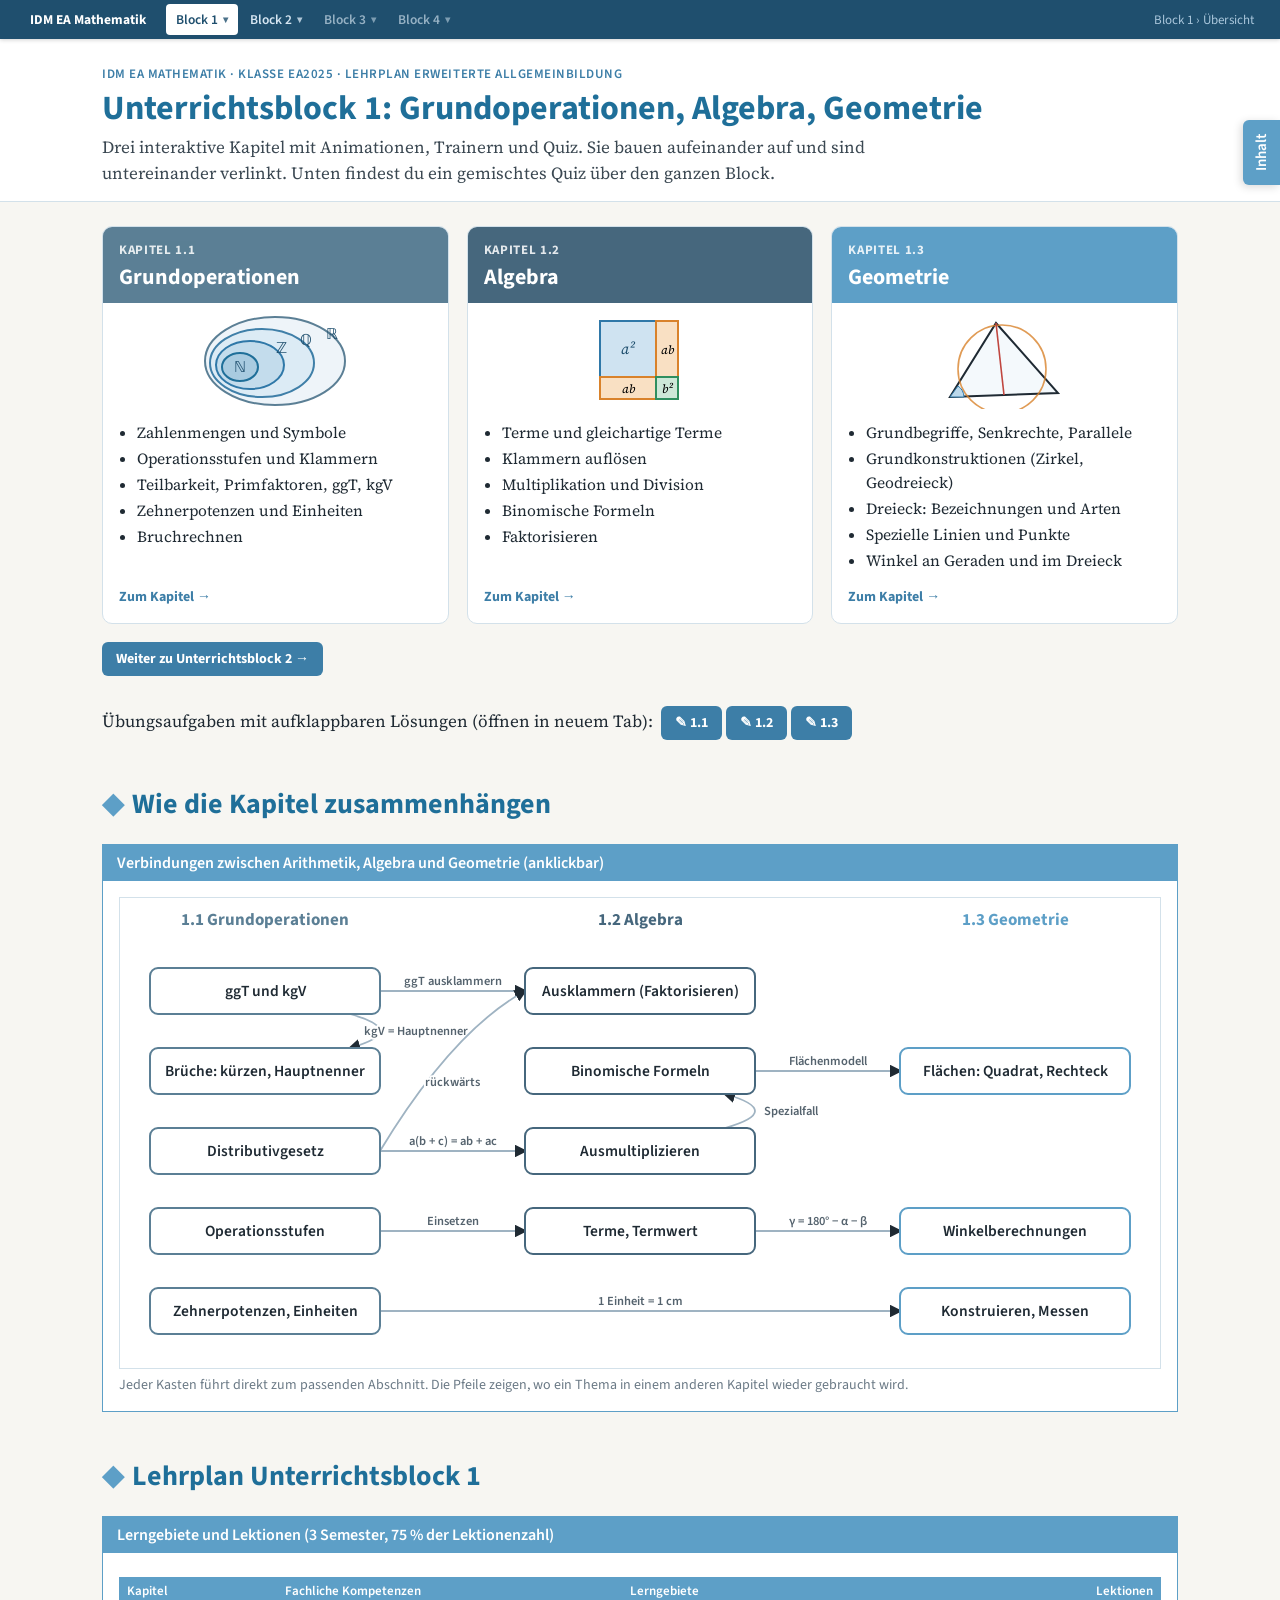
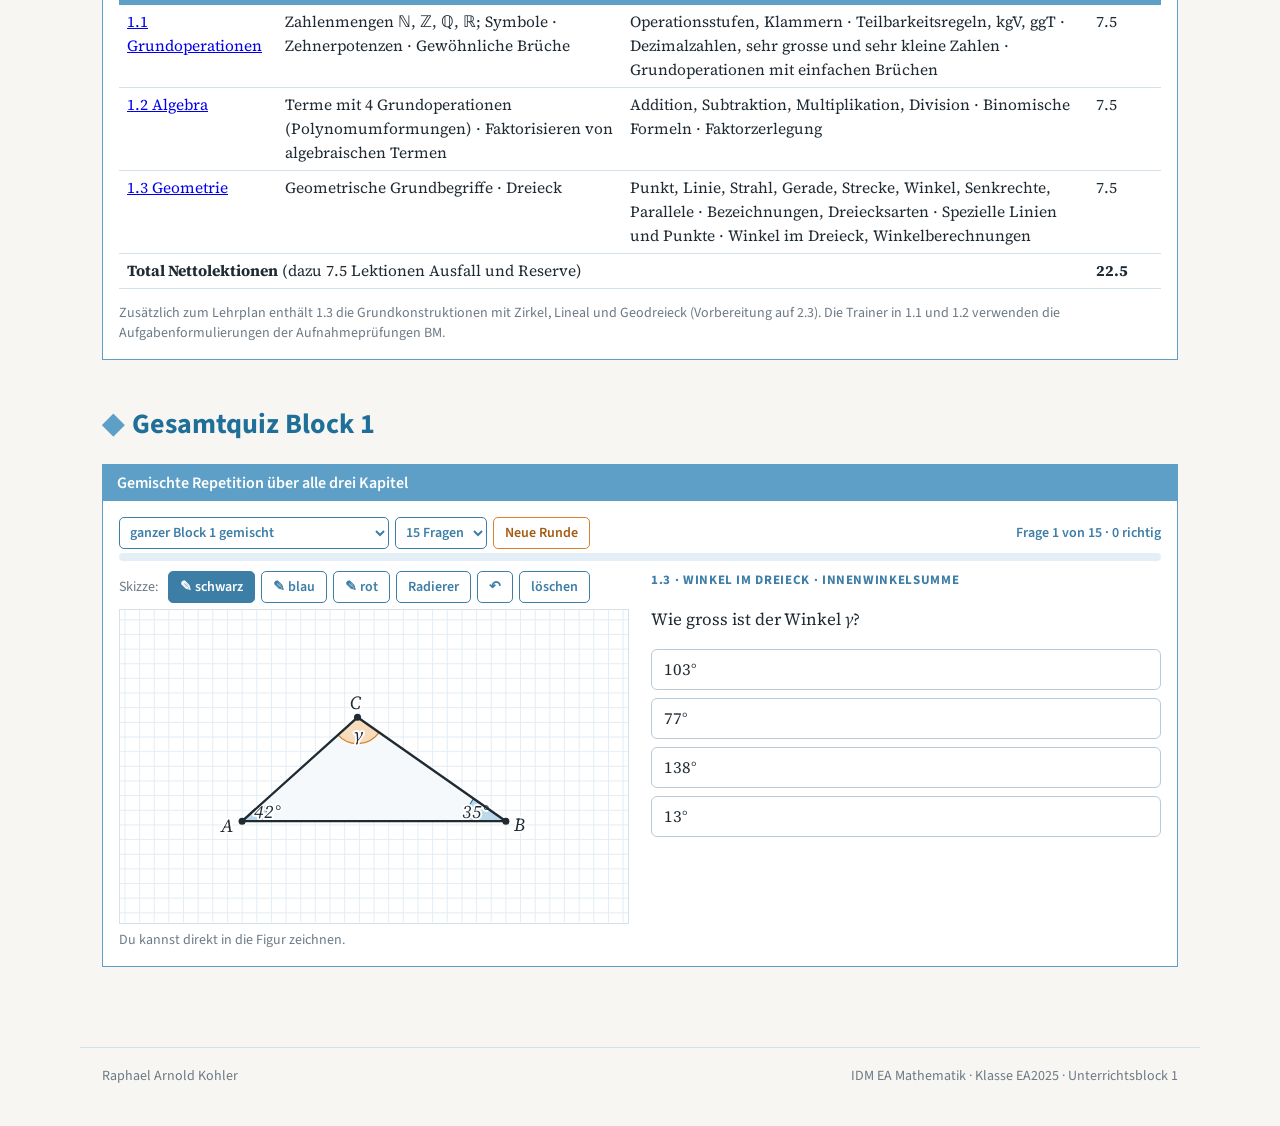
==== index.html @ 3530cfd8 "EA Mathe begreifbar: Material aus Mathematik-EA.zip, ohne Drittanbieter - 30 Dateien aus Mathematik-" ====
<!DOCTYPE html>
<html lang="de-CH">
<head>
<meta charset="utf-8">
<meta name="viewport" content="width=device-width, initial-scale=1">
<title>Unterrichtsblock 1 – IDM EA Mathematik</title>
<link rel="stylesheet" href="schriften.css">
<script>
window.MathJax={tex:{inlineMath:[['\\(','\\)']],displayMath:[['\\[','\\]']]},svg:{fontCache:'global'},startup:{typeset:true}};
</script>
<script defer src="vendor/mathjax/tex-svg.js"></script>
<link rel="stylesheet" href="common.css">
<style>
.cards{display:grid;grid-template-columns:repeat(3,1fr);gap:18px;margin:18px 0}
@media (max-width:900px){.cards{grid-template-columns:1fr}}
.card{background:#fff;border:1px solid var(--linie);border-radius:10px;overflow:hidden;display:flex;flex-direction:column;text-decoration:none;color:var(--ink);transition:transform .15s,box-shadow .15s}
.card:hover{transform:translateY(-3px);box-shadow:0 8px 22px rgba(31,79,110,.15)}
.card .top{padding:14px 16px 10px;color:#fff}
.card .top .nr{font:700 13px "Source Sans 3",sans-serif;opacity:.85;letter-spacing:.05em}
.card .top h3{font:700 22px "Source Sans 3",sans-serif;margin:2px 0 0}
.card svg.ic{display:block;margin:10px auto 0;width:150px;height:96px}
.card ul{margin:10px 16px 6px;padding-left:18px;font-size:15.5px;flex:1}
.card ul li{margin:2px 0}
.card .go{margin:6px 16px 16px;font:700 14px "Source Sans 3",sans-serif;color:var(--kopf-d)}
.c11 .top{background:#5b7f95}.c12 .top{background:#46677d}.c13 .top{background:#5d9fc7}
.map a text{cursor:pointer}
.map a:hover rect{stroke-width:3}
</style>
</head>
<body>
<div class="blocknav"><div class="in"><span class="bl">Block 1</span><a href="index.html" class="on">Übersicht</a><a href="1-1.html">1.1 Grundoperationen</a><a href="1-2.html">1.2 Algebra</a><a href="1-3.html">1.3 Geometrie</a><span class="bl">Block 2</span><a href="index2.html">Übersicht</a><a href="2-1.html">2.1</a><a href="2-2.html">2.2</a><a href="2-3.html">2.3</a></div></div>
<header class="kopf">
  <div class="kopf-in">
    <div class="crumb">IDM EA Mathematik · Klasse EA2025 · Lehrplan erweiterte Allgemeinbildung</div>
    <h1>Unterrichtsblock 1: Grundoperationen, Algebra, Geometrie</h1>
    <p class="lead">Drei interaktive Kapitel mit Animationen, Trainern und Quiz. Sie bauen aufeinander auf und sind untereinander verlinkt. Unten findest du ein gemischtes Quiz über den ganzen Block.</p>
  </div>
</header>
<nav class="top"><div class="in"><a href="#kapitel">Kapitel</a><a href="#zusammenhang">Zusammenhänge</a><a href="#lehrplan">Lehrplan</a><a href="#quiz">Gesamtquiz</a></div></nav>
<main>

<section id="kapitel">
<div class="cards">
  <a class="card c11" href="1-1.html">
    <div class="top"><div class="nr">KAPITEL 1.1</div><h3>Grundoperationen</h3></div>
    <svg class="ic" viewBox="0 0 150 96"><ellipse cx="75" cy="48" rx="70" ry="44" fill="#eef4f9" stroke="#5b7f95" stroke-width="2"/><ellipse cx="62" cy="50" rx="52" ry="34" fill="#dcebf5" stroke="#3f7fa8" stroke-width="2"/><ellipse cx="50" cy="52" rx="34" ry="24" fill="#c3dcec" stroke="#2f78a8" stroke-width="2"/><ellipse cx="40" cy="54" rx="18" ry="14" fill="#a9cbe0" stroke="#1f6f99" stroke-width="2"/><text x="40" y="59" font-size="15" text-anchor="middle" fill="#1f4f6e">ℕ</text><text x="76" y="40" font-size="15" fill="#1f4f6e">ℤ</text><text x="100" y="32" font-size="15" fill="#1f4f6e">ℚ</text><text x="126" y="26" font-size="15" fill="#1f4f6e">ℝ</text></svg>
    <ul><li>Zahlenmengen und Symbole</li><li>Operationsstufen und Klammern</li><li>Teilbarkeit, Primfaktoren, ggT, kgV</li><li>Zehnerpotenzen und Einheiten</li><li>Bruchrechnen</li></ul>
    <div class="go">Zum Kapitel →</div>
  </a>
  <a class="card c12" href="1-2.html">
    <div class="top"><div class="nr">KAPITEL 1.2</div><h3>Algebra</h3></div>
    <svg class="ic" viewBox="0 0 150 96"><rect x="35" y="8" width="56" height="56" fill="#cfe3f1" stroke="#2f78a8" stroke-width="2"/><rect x="91" y="8" width="22" height="56" fill="#f9e0c3" stroke="#d9822b" stroke-width="2"/><rect x="35" y="64" width="56" height="22" fill="#f9e0c3" stroke="#d9822b" stroke-width="2"/><rect x="91" y="64" width="22" height="22" fill="#cde8d8" stroke="#2f8f5f" stroke-width="2"/><text x="63" y="41" font-size="15" font-style="italic" text-anchor="middle" fill="#1f4f6e">a²</text><text x="102" y="41" font-size="12" font-style="italic" text-anchor="middle">ab</text><text x="63" y="80" font-size="12" font-style="italic" text-anchor="middle">ab</text><text x="102" y="80" font-size="12" font-style="italic" text-anchor="middle">b²</text></svg>
    <ul><li>Terme und gleichartige Terme</li><li>Klammern auflösen</li><li>Multiplikation und Division</li><li>Binomische Formeln</li><li>Faktorisieren</li></ul>
    <div class="go">Zum Kapitel →</div>
  </a>
  <a class="card c13" href="1-3.html">
    <div class="top"><div class="nr">KAPITEL 1.3</div><h3>Geometrie</h3></div>
    <svg class="ic" viewBox="0 0 150 96"><polygon points="20,84 128,80 66,10" fill="#f4f9fc" stroke="#1f2a33" stroke-width="2"/><circle cx="72" cy="56" r="44" fill="none" stroke="#d9822b" stroke-width="1.6" opacity=".8"/><line x1="74" y1="82" x2="66" y2="10" stroke="#c0463f" stroke-width="1.6"/><path d="M20 84 L34 84 A14 14 0 0 0 28 73 Z" fill="#bcd9eb" stroke="#2f78a8"/></svg>
    <ul><li>Grundbegriffe, Senkrechte, Parallele</li><li>Grundkonstruktionen (Zirkel, Geodreieck)</li><li>Dreieck: Bezeichnungen und Arten</li><li>Spezielle Linien und Punkte</li><li>Winkel an Geraden und im Dreieck</li></ul>
    <div class="go">Zum Kapitel →</div>
  </a>
</div>
<p class="auflink" style="text-align:left"><a href="index2.html">Weiter zu Unterrichtsblock 2 →</a></p>
<p class="auflink" style="text-align:left">Übungsaufgaben mit aufklappbaren Lösungen (öffnen in neuem Tab): &nbsp;<a href="aufgaben-11.html" target="_blank" rel="noopener">✎ 1.1</a> <a href="aufgaben-12.html" target="_blank" rel="noopener">✎ 1.2</a> <a href="aufgaben-13.html" target="_blank" rel="noopener">✎ 1.3</a></p>
</section>

<section id="zusammenhang">
<h2><span class="nr">◆</span>Wie die Kapitel zusammenhängen</h2>
<div class="kasten">
  <h3>Verbindungen zwischen Arithmetik, Algebra und Geometrie (anklickbar)</h3>
  <div class="inhalt voll">
    <div class="fig map" id="map"></div>
    <p class="hint">Jeder Kasten führt direkt zum passenden Abschnitt. Die Pfeile zeigen, wo ein Thema in einem anderen Kapitel wieder gebraucht wird.</p>
  </div>
</div>
</section>

<section id="lehrplan">
<h2><span class="nr">◆</span>Lehrplan Unterrichtsblock 1</h2>
<div class="kasten">
  <h3>Lerngebiete und Lektionen (3 Semester, 75 % der Lektionenzahl)</h3>
  <div class="inhalt voll">
    <div class="tw"><table class="t">
      <tr><th>Kapitel</th><th>Fachliche Kompetenzen</th><th>Lerngebiete</th><th>Lektionen</th></tr>
      <tr><td><a href="1-1.html">1.1 Grundoperationen</a></td><td>Zahlenmengen ℕ, ℤ, ℚ, ℝ; Symbole · Zehnerpotenzen · Gewöhnliche Brüche</td><td>Operationsstufen, Klammern · Teilbarkeitsregeln, kgV, ggT · Dezimalzahlen, sehr grosse und sehr kleine Zahlen · Grundoperationen mit einfachen Brüchen</td><td>7.5</td></tr>
      <tr><td><a href="1-2.html">1.2 Algebra</a></td><td>Terme mit 4 Grundoperationen (Polynomumformungen) · Faktorisieren von algebraischen Termen</td><td>Addition, Subtraktion, Multiplikation, Division · Binomische Formeln · Faktorzerlegung</td><td>7.5</td></tr>
      <tr><td><a href="1-3.html">1.3 Geometrie</a></td><td>Geometrische Grundbegriffe · Dreieck</td><td>Punkt, Linie, Strahl, Gerade, Strecke, Winkel, Senkrechte, Parallele · Bezeichnungen, Dreiecksarten · Spezielle Linien und Punkte · Winkel im Dreieck, Winkelberechnungen</td><td>7.5</td></tr>
      <tr><td colspan="3"><b>Total Nettolektionen</b> (dazu 7.5 Lektionen Ausfall und Reserve)</td><td><b>22.5</b></td></tr>
    </table></div>
    <p class="hint">Zusätzlich zum Lehrplan enthält 1.3 die Grundkonstruktionen mit Zirkel, Lineal und Geodreieck (Vorbereitung auf 2.3). Die Trainer in 1.1 und 1.2 verwenden die Aufgabenformulierungen der Aufnahmeprüfungen BM.</p>
  </div>
</div>
</section>

<section id="quiz">
<h2><span class="nr">◆</span>Gesamtquiz Block 1</h2>
<div class="kasten">
  <h3>Gemischte Repetition über alle drei Kapitel</h3>
  <div class="inhalt voll">
    <div class="ctrl" style="margin:0 0 4px"><select class="sel" id="qarea"></select>
      <select class="sel" id="qn"><option value="5">5 Fragen</option><option value="10">10 Fragen</option><option value="15" selected>15 Fragen</option><option value="20">20 Fragen</option><option value="30">30 Fragen</option></select>
      <button class="btn play" id="qneu">Neue Runde</button><span class="score" id="qstat" style="margin-left:auto"></span></div>
    <div class="bar"><div id="qbar" style="width:0"></div></div>
    <div class="uebung">
      <div><div class="ctrl" id="qsk" style="margin:0 0 6px"></div><div class="qbox" id="qbox"></div><p class="hint" id="qhint"></p></div>
      <div><p class="qtopic" id="qtop"></p><div id="qq"></div><div class="opts" id="qo"></div><div id="qfb"></div><div class="ctrl"><button class="btn" id="qnext" hidden>Nächste Frage ›</button></div></div>
    </div>
  </div>
</div>
</section>
</main>
<footer><span>Raphael Arnold Kohler</span><span>IDM EA Mathematik · Klasse EA2025 · Unterrichtsblock 1</span></footer>

<script src="common.js"></script>
<script src="alg.js"></script>
<script src="kon.js"></script>
<script src="quiz-11.js"></script>
<script src="quiz-12.js"></script>
<script src="quiz-13.js"></script>
<script>
"use strict";
/* ---------- Begriffsnetz ---------- */
(function(){
  const f=new Fig(document.getElementById('map'),{w:1040,h:470,s:1,ox:0,oy:470,grid:false});
  const COLS=[{x:30,lab:'1.1 Grundoperationen',c:'#5b7f95',href:'1-1.html'},{x:405,lab:'1.2 Algebra',c:'#46677d',href:'1-2.html'},{x:780,lab:'1.3 Geometrie',c:'#5d9fc7',href:'1-3.html'}];
  const W=230,H=46;
  const N={
    ggt:{c:0,y:400,t:'ggT und kgV',h:'1-1.html#teilbar'},bru:{c:0,y:320,t:'Brüche: kürzen, Hauptnenner',h:'1-1.html#brueche'},dis:{c:0,y:240,t:'Distributivgesetz',h:'1-1.html#stufen'},
    ops:{c:0,y:160,t:'Operationsstufen',h:'1-1.html#stufen'},zp:{c:0,y:80,t:'Zehnerpotenzen, Einheiten',h:'1-1.html#potenzen'},
    aus:{c:1,y:400,t:'Ausklammern (Faktorisieren)',h:'1-2.html#faktor'},mul:{c:1,y:240,t:'Ausmultiplizieren',h:'1-2.html#mult'},bin:{c:1,y:320,t:'Binomische Formeln',h:'1-2.html#binom'},
    tw:{c:1,y:160,t:'Terme, Termwert',h:'1-2.html#begriffe'},
    fl:{c:2,y:320,t:'Flächen: Quadrat, Rechteck',h:'1-3.html#dreieck'},wb:{c:2,y:160,t:'Winkelberechnungen',h:'1-3.html#uebungen'},
    km:{c:2,y:80,t:'Konstruieren, Messen',h:'1-3.html#konstruktionen'}};
  const E=[['ggt','aus','ggT ausklammern'],['ggt','bru','kgV = Hauptnenner'],['dis','mul','a(b + c) = ab + ac'],['dis','aus','rückwärts',0,-40],['ops','tw','Einsetzen'],['mul','bin','Spezialfall'],
    ['bin','fl','Flächenmodell'],['tw','wb','γ = 180° − α − β'],['zp','km','1 Einheit = 1 cm']];
  const box=k=>{const n=N[k];return{x:COLS[n.c].x,y:n.y,w:W,h:H}};
  f.draw=()=>{const defs=f.svg.querySelector('defs');
    COLS.forEach(c=>{f.text({x:c.x+W/2,y:448},c.lab,'ann',{fill:c.c,fontSize:'17px',fontWeight:'700'})});
    E.forEach(([a,b,lab,dx=0,dy=0])=>{const A=box(a),B=box(b);let p,q;
      if(N[a].c!==N[b].c){p={x:A.x+A.w,y:A.y-H/2};q={x:B.x,y:B.y-H/2}}else if(A.y>B.y){p={x:A.x+A.w-30,y:A.y-H};q={x:B.x+B.w-30,y:B.y}}else{p={x:A.x+A.w-30,y:A.y};q={x:B.x+B.w-30,y:B.y-H}}
      const m={x:(p.x+q.x)/2,y:(p.y+q.y)/2};const cp=N[a].c===N[b].c?{x:m.x+60,y:m.y}:{x:m.x,y:m.y+(q.y-p.y)*0.25};
      f.path(`M${f.S(p).join(',')} Q${f.S(cp).join(',')} ${f.S(q).join(',')}`,{c:'#9fb3c2',w:1.8,me:'k'});
      f.text(N[a].c===N[b].c?{x:m.x+66,y:m.y}:{x:m.x+dx,y:m.y+10+(q.y-p.y)*0.12+dy},lab,'ann',{fontSize:'12.5px',fill:'#55636e'})});
    for(const k in N){const n=N[k],b=box(k),col=COLS[n.c].c;const a=mk('a',{href:n.h},f.g);const[x,y]=f.S({x:b.x,y:b.y});
      mk('rect',{x,y,width:b.w,height:b.h,rx:8,fill:'#fff',stroke:col,'stroke-width':2},a);const t=mk('text',{x:x+b.w/2,y:y+b.h/2,'text-anchor':'middle','dominant-baseline':'central',fill:'#1f2a33'},a);t.style.cssText='font:600 15.5px "Source Sans 3",sans-serif';t.textContent=n.t}};
  f.render();
})();
runQuiz(['11','12','13']);
</script>
<script src="nav.js"></script>
</body>
</html>
---- schriften.css ----
/* Lokale Schriften — ersetzt den Aufruf an fonts.googleapis.com.
   Quelle: Fontsource 5.3.0, unveraendert uebernommen aus sek1-mathe
   (@fontsource-variable/{source-serif-4,source-sans-3}).
   Lizenzen: schriften/OFL-*.txt (SIL Open Font License 1.1).

   Variable Schnitte: eine Datei je Familie, Stil und Subset deckt alle
   Gewichte ab. Getrennt nach latin / latin-ext / greek per unicode-range —
   der Browser laedt nur, was die Seite wirklich braucht. */


/* Source Serif 4 */
@font-face{font-family:'Source Serif 4';font-style:normal;font-display:swap;font-weight:200 900;font-stretch:normal;src:url(schriften/source-serif-4-latin-ext-standard-normal.woff2) format('woff2-variations');unicode-range:U+0100-02BA,U+02BD-02C5,U+02C7-02CC,U+02CE-02D7,U+02DD-02FF,U+0304,U+0308,U+0329,U+1D00-1DBF,U+1E00-1E9F,U+1EF2-1EFF,U+2020,U+20A0-20AB,U+20AD-20C0,U+2113,U+2C60-2C7F,U+A720-A7FF}
@font-face{font-family:'Source Serif 4';font-style:normal;font-display:swap;font-weight:200 900;font-stretch:normal;src:url(schriften/source-serif-4-latin-standard-normal.woff2) format('woff2-variations');unicode-range:U+0000-00FF,U+0131,U+0152-0153,U+02BB-02BC,U+02C6,U+02DA,U+02DC,U+0304,U+0308,U+0329,U+2000-206F,U+20AC,U+2122,U+2191,U+2193,U+2212,U+2215,U+FEFF,U+FFFD}
@font-face{font-family:'Source Serif 4';font-style:italic;font-display:swap;font-weight:200 900;font-stretch:normal;src:url(schriften/source-serif-4-latin-ext-standard-italic.woff2) format('woff2-variations');unicode-range:U+0100-02BA,U+02BD-02C5,U+02C7-02CC,U+02CE-02D7,U+02DD-02FF,U+0304,U+0308,U+0329,U+1D00-1DBF,U+1E00-1E9F,U+1EF2-1EFF,U+2020,U+20A0-20AB,U+20AD-20C0,U+2113,U+2C60-2C7F,U+A720-A7FF}
@font-face{font-family:'Source Serif 4';font-style:italic;font-display:swap;font-weight:200 900;font-stretch:normal;src:url(schriften/source-serif-4-latin-standard-italic.woff2) format('woff2-variations');unicode-range:U+0000-00FF,U+0131,U+0152-0153,U+02BB-02BC,U+02C6,U+02DA,U+02DC,U+0304,U+0308,U+0329,U+2000-206F,U+20AC,U+2122,U+2191,U+2193,U+2212,U+2215,U+FEFF,U+FFFD}
@font-face{font-family:'Source Serif 4';font-style:normal;font-display:swap;font-weight:200 900;font-stretch:normal;src:url(schriften/source-serif-4-greek-standard-normal.woff2) format('woff2-variations');unicode-range:U+0370-0377,U+037A-037F,U+0384-038A,U+038C,U+038E-03A1,U+03A3-03FF}
@font-face{font-family:'Source Serif 4';font-style:italic;font-display:swap;font-weight:200 900;font-stretch:normal;src:url(schriften/source-serif-4-greek-standard-italic.woff2) format('woff2-variations');unicode-range:U+0370-0377,U+037A-037F,U+0384-038A,U+038C,U+038E-03A1,U+03A3-03FF}

/* Source Sans 3 */
@font-face{font-family:'Source Sans 3';font-style:normal;font-display:swap;font-weight:200 900;src:url(schriften/source-sans-3-latin-ext-wght-normal.woff2) format('woff2-variations');unicode-range:U+0100-02BA,U+02BD-02C5,U+02C7-02CC,U+02CE-02D7,U+02DD-02FF,U+0304,U+0308,U+0329,U+1D00-1DBF,U+1E00-1E9F,U+1EF2-1EFF,U+2020,U+20A0-20AB,U+20AD-20C0,U+2113,U+2C60-2C7F,U+A720-A7FF}
@font-face{font-family:'Source Sans 3';font-style:normal;font-display:swap;font-weight:200 900;src:url(schriften/source-sans-3-latin-wght-normal.woff2) format('woff2-variations');unicode-range:U+0000-00FF,U+0131,U+0152-0153,U+02BB-02BC,U+02C6,U+02DA,U+02DC,U+0304,U+0308,U+0329,U+2000-206F,U+20AC,U+2122,U+2191,U+2193,U+2212,U+2215,U+FEFF,U+FFFD}
@font-face{font-family:'Source Sans 3';font-style:italic;font-display:swap;font-weight:200 900;src:url(schriften/source-sans-3-latin-ext-wght-italic.woff2) format('woff2-variations');unicode-range:U+0100-02BA,U+02BD-02C5,U+02C7-02CC,U+02CE-02D7,U+02DD-02FF,U+0304,U+0308,U+0329,U+1D00-1DBF,U+1E00-1E9F,U+1EF2-1EFF,U+2020,U+20A0-20AB,U+20AD-20C0,U+2113,U+2C60-2C7F,U+A720-A7FF}
@font-face{font-family:'Source Sans 3';font-style:italic;font-display:swap;font-weight:200 900;src:url(schriften/source-sans-3-latin-wght-italic.woff2) format('woff2-variations');unicode-range:U+0000-00FF,U+0131,U+0152-0153,U+02BB-02BC,U+02C6,U+02DA,U+02DC,U+0304,U+0308,U+0329,U+2000-206F,U+20AC,U+2122,U+2191,U+2193,U+2212,U+2215,U+FEFF,U+FFFD}
@font-face{font-family:'Source Sans 3';font-style:normal;font-display:swap;font-weight:200 900;src:url(schriften/source-sans-3-greek-wght-normal.woff2) format('woff2-variations');unicode-range:U+0370-0377,U+037A-037F,U+0384-038A,U+038C,U+038E-03A1,U+03A3-03FF}
@font-face{font-family:'Source Sans 3';font-style:italic;font-display:swap;font-weight:200 900;src:url(schriften/source-sans-3-greek-wght-italic.woff2) format('woff2-variations');unicode-range:U+0370-0377,U+037A-037F,U+0384-038A,U+038C,U+038E-03A1,U+03A3-03FF}
---- common.css ----
:root{
  --ink:#1f2a33; --papier:#f7f6f2; --kopf:#5d9fc7; --kopf-d:#3d7ea7; --titel:#1f6f99;
  --blau:#2f78a8; --hell:#bcd9eb; --linie:#d3e1ea;
  --or:#d9822b; --gr:#2f8f5f; --rot:#c0463f; --vi:#7457ad; --grau:#6b7a86;
}
*{box-sizing:border-box}
html{scroll-behavior:smooth;scroll-padding-top:64px}
body{margin:0;background:var(--papier);color:var(--ink);font:17px/1.55 "Source Serif 4",Georgia,serif}
.sans{font-family:"Source Sans 3",system-ui,sans-serif}
header.kopf{background:#fff;border-bottom:1px solid var(--linie)}
.kopf-in{max-width:1120px;margin:0 auto;padding:26px 22px 14px}
.crumb{font:600 13px "Source Sans 3",sans-serif;letter-spacing:.04em;text-transform:uppercase;color:var(--kopf-d)}
h1{font:700 34px/1.15 "Source Sans 3",sans-serif;color:var(--titel);margin:6px 0 6px}
@media (max-width:560px){h1{font-size:28px;hyphens:auto;overflow-wrap:break-word}}
.lead{margin:0;color:#3b4852;max-width:820px}
nav.top{position:sticky;top:0;z-index:20;background:rgba(255,255,255,.96);border-bottom:1px solid var(--linie);backdrop-filter:blur(4px)}
nav.top .in{max-width:1120px;margin:0 auto;padding:8px 22px;display:flex;gap:6px;flex-wrap:wrap}
nav.top a{font:600 14px "Source Sans 3",sans-serif;color:var(--kopf-d);text-decoration:none;padding:5px 11px;border-radius:999px;border:1px solid transparent}
nav.top a:hover{border-color:var(--kopf)}
.register{position:fixed;right:0;top:180px;background:var(--kopf);color:#fff;font:600 19px "Source Sans 3",sans-serif;writing-mode:vertical-rl;transform:rotate(180deg);padding:18px 9px;border-radius:0 6px 6px 0;opacity:.9}
@media (max-width:1240px){.register{display:none}}
main{max-width:1120px;margin:0 auto;padding:6px 22px 60px}
h2{font:700 28px "Source Sans 3",sans-serif;color:var(--titel);margin:44px 0 6px}
h2 .nr{color:var(--kopf);margin-right:8px}
.kasten{background:#fff;border:1px solid var(--kopf);margin:20px 0}
.kasten>h3{margin:0;background:var(--kopf);color:#fff;font:600 16px "Source Sans 3",sans-serif;padding:7px 14px}
.inhalt{padding:16px;display:grid;grid-template-columns:minmax(0,1.15fr) minmax(0,1fr);gap:22px;align-items:start}
.inhalt.voll{display:block}
@media (max-width:860px){.inhalt{grid-template-columns:minmax(0,1fr)}}
.fig > svg{display:block;width:100%;height:auto;background:#fff;border:1px solid var(--linie);touch-action:none;user-select:none;-webkit-user-select:none}
.ctrl{display:flex;flex-wrap:wrap;gap:6px;margin-top:8px;align-items:center}
.btn{font:600 14px "Source Sans 3",sans-serif;border:1px solid var(--kopf-d);background:#fff;color:var(--kopf-d);border-radius:5px;padding:5px 11px;cursor:pointer}
.btn:hover{background:#eef5fa}
.btn.on{background:var(--kopf-d);color:#fff}
.btn.play{border-color:var(--or);color:#a65b12}
.btn.play:hover{background:#fdf2e6}
.hint{font:14px "Source Sans 3",sans-serif;color:var(--grau);margin:6px 0 0}
.txt p{margin:0 0 10px}
.txt h4{font:700 15px "Source Sans 3",sans-serif;margin:14px 0 4px;color:var(--ink)}
.txt h4:first-child{margin-top:0}
.def{border-left:3px solid var(--hell);padding:2px 0 2px 12px;margin:0 0 10px}
.live{background:#f2f7fb;border:1px solid var(--linie);border-radius:6px;padding:8px 12px;margin:10px 0;font-variant-numeric:tabular-nums}
.live .k{font:600 12px "Source Sans 3",sans-serif;text-transform:uppercase;letter-spacing:.05em;color:var(--kopf-d);display:block;margin-bottom:2px}
.warn{color:var(--rot);font:600 14px "Source Sans 3",sans-serif}
.ok{color:var(--gr)}
i.v,.v{font-style:italic}
.ov{text-decoration:overline;font-style:italic}
.tw{overflow-x:auto;max-width:100%}
mjx-container[display="true"]{overflow-x:auto;overflow-y:hidden;max-width:100%}
table.t{border-collapse:collapse;width:100%;font-size:15.5px;margin:8px 0}
table.t th{font:600 13px "Source Sans 3",sans-serif;text-align:left;color:#fff;background:var(--kopf);padding:5px 8px}
table.t td{border-bottom:1px solid var(--linie);padding:5px 8px;vertical-align:top}
table.t tr.on td{background:#fdeedd}
table.t tr.on td:first-child{box-shadow:inset 4px 0 0 var(--or)}
.chips{display:flex;gap:6px;flex-wrap:wrap;margin:6px 0}
.chip{font:600 13.5px "Source Sans 3",sans-serif;border:1px solid #c9d6df;border-radius:999px;padding:3px 10px;color:#7a8893;background:#fff}
.chip.on{background:var(--or);border-color:var(--or);color:#fff}
.cap{min-height:3.2em;background:#fff8ef;border:1px solid #f0d6b8;border-radius:6px;padding:8px 12px;margin-top:8px}
.cap p{margin:0}
.lz{columns:2;column-gap:30px;margin:6px 0 0;padding-left:0;list-style:none}
.lz li{break-inside:avoid;margin:0 0 6px;padding-left:24px;position:relative}
.lz li:before{content:"☐";position:absolute;left:0;color:var(--kopf-d)}
@media (max-width:700px){.lz{columns:1}}
.mode-txt{display:none}.mode-txt.on{display:block}
.uebung{display:grid;grid-template-columns:minmax(0,1fr) minmax(0,1fr);gap:22px}
@media (max-width:860px){.uebung{grid-template-columns:1fr}}
.antwort{display:flex;gap:8px;align-items:center;flex-wrap:wrap;margin:10px 0}
.antwort input{font:18px "Source Serif 4",serif;width:110px;padding:5px 8px;border:1px solid #9fb6c6;border-radius:5px}
.fb{font:600 15px "Source Sans 3",sans-serif}
.loesung{display:none;background:#f2f7fb;border:1px solid var(--linie);border-radius:6px;padding:4px 12px;margin-top:8px;overflow-x:auto}
.loesung.on{display:block}
.score{font:600 14px "Source Sans 3",sans-serif;color:var(--kopf-d)}
footer{max-width:1120px;margin:0 auto;padding:18px 22px 40px;border-top:1px solid var(--linie);display:flex;justify-content:space-between;font:14px "Source Sans 3",sans-serif;color:var(--grau)}
.intro{max-width:880px;margin:4px 0 0}
ol.ksteps{list-style:none;padding:0;margin:6px 0 10px;counter-reset:k}
ol.ksteps li{counter-increment:k;position:relative;padding:6px 8px 6px 38px;border-radius:6px;cursor:pointer;margin-bottom:4px;border:1px solid transparent;font-size:16px;line-height:1.45}
ol.ksteps li:hover{background:#f4f8fb}
ol.ksteps li:before{content:counter(k);position:absolute;left:8px;top:7px;width:21px;height:21px;border-radius:50%;background:#e3eef6;color:var(--kopf-d);font:700 12px/21px "Source Sans 3",sans-serif;text-align:center}
ol.ksteps li.done:before{background:var(--kopf-d);color:#fff}
ol.ksteps li.cur{background:#fff8ef;border-color:#f0d6b8}
.tool{font:700 10.5px "Source Sans 3",sans-serif;text-transform:uppercase;letter-spacing:.05em;border-radius:3px;padding:1px 5px;margin-right:6px;vertical-align:1px}
.tool.z{background:#5b6670;color:#fff}.tool.l{background:#e9cf7a;color:#5a4710}
.opts{display:grid;gap:8px;margin:12px 0}
.opt{text-align:left;font:16.5px "Source Serif 4",serif;padding:8px 12px;border:1px solid #b9cbd8;border-radius:6px;background:#fff;cursor:pointer;color:var(--ink)}
.opt:hover{background:#f2f7fb}
.opt.ok{background:#e3f3ea;border-color:var(--gr)}
.opt.bad{background:#f9e3e1;border-color:var(--rot)}
.opt:disabled{cursor:default}
.qtopic{font:700 13px "Source Sans 3",sans-serif;text-transform:uppercase;letter-spacing:.05em;color:var(--kopf-d);margin:0 0 4px}
.expl{background:#f2f7fb;border:1px solid var(--linie);border-radius:6px;padding:8px 12px;margin-top:8px}
.nofig{border:1px dashed var(--linie);border-radius:6px;padding:40px 16px;text-align:center;color:var(--grau);font:15px "Source Sans 3",sans-serif;background:#fff}
.bar{height:8px;background:#e3eef6;border-radius:4px;overflow:hidden;margin:4px 0 10px}.bar>div{height:100%;background:var(--kopf-d);transition:width .3s}
.tool.g{background:#3f7fa8;color:#fff}
.rep{font-size:16px}
ol.ksteps li{padding-top:8px;padding-bottom:8px}
.legende{font:14px "Source Sans 3",sans-serif;color:#4a5864;line-height:1.6}
.qbox{position:relative;line-height:0}
.qbox > svg{display:block;width:100%;height:auto;background:#fff;border:1px solid var(--linie)}
canvas.skc{position:absolute;inset:0;width:100%;height:100%;touch-action:none;cursor:crosshair}
.pg{width:794px;height:1123px;padding:52px 64px 0;box-sizing:border-box;position:relative;background:#fff;color:#1f2a33;font:15px/1.5 "Source Serif 4",Georgia,serif}
.pg p{margin:0 0 8px}
.pg-kopf{display:flex;justify-content:space-between;border-bottom:1.5px solid #1f2a33;padding-bottom:4px;margin-bottom:14px;font:600 13px "Source Sans 3",sans-serif}
.pg-name{display:flex;justify-content:space-between;margin:0 0 14px;font:14px "Source Sans 3",sans-serif}
.pg-h{font:700 20px "Source Sans 3",sans-serif;color:#1f2a33;margin:0 0 8px}
.pg-klein{font:12.5px "Source Sans 3",sans-serif;color:#55636e}
.pg-fig{margin:10px 0 12px}
.pg-mess{font-size:15px;margin-top:6px}
.pg-sol{border:1px solid #c9d6df;border-radius:6px;padding:8px 12px;font-size:15px}
.pg-fuss{position:absolute;left:64px;right:64px;bottom:38px;display:flex;justify-content:space-between;border-top:1px solid #9aa7b1;padding-top:4px;font:12px "Source Sans 3",sans-serif;color:#55636e}
/* SVG */
.grid{stroke:#e3edf3;stroke-width:1}
.lbl{font:italic 19px "Source Serif 4",Georgia,serif;fill:var(--ink);paint-order:stroke;stroke:#fff;stroke-width:4px;stroke-linejoin:round}
.lbl.sm{font-size:16px}
.ann{font:600 13px "Source Sans 3",sans-serif;fill:var(--grau);paint-order:stroke;stroke:#fff;stroke-width:4px;stroke-linejoin:round}
.hd{fill:rgba(47,120,168,.10);stroke:var(--blau);stroke-width:1.6;cursor:grab}
.hd:hover,.hd.active{fill:rgba(47,120,168,.30)}
.hd.active{cursor:grabbing}
select.sel{font:600 14px "Source Sans 3",sans-serif;padding:4px 6px;border:1px solid var(--kopf-d);border-radius:5px;color:var(--kopf-d);background:#fff}
input[type=range]{accent-color:var(--kopf-d)}
/* ---- Block 1: gemeinsame Ergänzungen ---- */
.blocknav{background:#1f4f6e;color:#fff}
.blocknav .in{max-width:1120px;margin:0 auto;padding:6px 22px;display:flex;gap:4px;flex-wrap:wrap;align-items:center;font:600 13.5px "Source Sans 3",sans-serif}
.blocknav a{color:#d6e6f2;text-decoration:none;padding:4px 10px;border-radius:4px}
.blocknav a:hover{background:rgba(255,255,255,.14);color:#fff}
.blocknav a.on{background:#fff;color:#1f4f6e}
.blocknav .bl{opacity:.8;margin-right:8px}
.fr{display:inline-flex;flex-direction:column;align-items:center;vertical-align:middle;margin:0 2px;line-height:1.12;font-size:.92em}
.fr>span:first-child{border-bottom:1.3px solid currentColor;padding:0 3px}
.fr>span:last-child{padding:0 3px}
.term{font:27px/1.7 "Source Serif 4",Georgia,serif;padding:10px 16px;background:#fff;border:1px solid var(--linie);border-radius:8px;min-height:66px;text-align:center}
.tk{display:inline-block;padding:0 2px;border-radius:5px;transition:background .35s,box-shadow .35s}
.tk.s1{background:#e3d8f3;box-shadow:0 0 0 2px #7457ad}.tk.s2{background:#f6d2cf;box-shadow:0 0 0 2px #c0463f}
.tk.s3{background:#cfe3f1;box-shadow:0 0 0 2px #2f78a8}.tk.s4{background:#f9e0c3;box-shadow:0 0 0 2px #d9822b}
.tk.new{animation:pop .5s}
@keyframes pop{0%{transform:scale(1.35);color:#d9822b}100%{transform:scale(1)}}
.weg{font:19px/1.75 "Source Serif 4",Georgia,serif;margin-top:8px;padding-left:4px}
.weg div{opacity:0;animation:fadein .4s forwards}
@keyframes fadein{to{opacity:1}}
.stufen{display:grid;grid-template-columns:repeat(4,minmax(0,1fr));gap:6px;margin:8px 0}
@media (max-width:560px){.stufen{grid-template-columns:repeat(2,minmax(0,1fr))}}
.stufen div{border-radius:6px;padding:6px 8px;font:600 13.5px/1.3 "Source Sans 3",sans-serif;text-align:center;border:2px solid transparent;opacity:.55;transition:opacity .3s,transform .3s}
.stufen div.on{opacity:1;transform:translateY(-3px)}
.st1{background:#e3d8f3;border-color:#7457ad!important}.st2{background:#f6d2cf;border-color:#c0463f!important}.st3{background:#cfe3f1;border-color:#2f78a8!important}.st4{background:#f9e0c3;border-color:#d9822b!important}
.inp{font:18px "Source Serif 4",serif;padding:5px 8px;border:1px solid #9fb6c6;border-radius:5px;width:120px}
.inp.w{width:260px}
.ok-row td:first-child{color:var(--gr)}
.rule-ok{color:var(--gr);font-weight:700}.rule-no{color:var(--rot);font-weight:700}
.pv{border-collapse:collapse;margin:8px auto;font:22px "Source Serif 4",serif;table-layout:fixed}
.pv th{font:600 12px "Source Sans 3",sans-serif;color:#fff;background:var(--kopf);padding:4px 0;width:46px;text-align:center}
.pv th small{display:block;font-weight:400;opacity:.85}
.pv td{border:1px solid var(--linie);height:46px;text-align:center;position:relative;background:#fff}
.pv td.komma{border-left:3px solid var(--or)}
.big{font:30px "Source Serif 4",serif;text-align:center;margin:6px 0}
.kv{display:flex;gap:10px;flex-wrap:wrap;align-items:center;margin:6px 0}
.tile-legend span{display:inline-block;margin-right:12px}
.trainer-q{font-size:18px}
/* ---- Aufgabenblätter ---- */
.auflink{margin:6px 0 30px;text-align:right}
.auflink a{display:inline-block;font:700 14px "Source Sans 3",sans-serif;color:#fff;background:var(--kopf-d);padding:7px 14px;border-radius:6px;text-decoration:none}
.auflink a:hover{background:var(--titel)}
.aufg{background:#fff;border:1px solid var(--linie);border-left:4px solid var(--kopf);border-radius:6px;padding:12px 18px 10px;margin:14px 0;break-inside:avoid}
.aufg h4{font:700 16px "Source Sans 3",sans-serif;color:var(--kopf-d);margin:0 0 6px;display:flex;justify-content:space-between}
.aufg h4 .st{color:var(--or);letter-spacing:2px}
.aufg ol,.aufg ul{margin:4px 0 8px;padding-left:24px}.aufg li{margin:3px 0}
.aufg .cols{columns:2;column-gap:40px}
@media (max-width:700px){.aufg .cols{columns:1}}
details.lsg{margin-top:8px;border-top:1px dashed #c9d6df;padding-top:6px}
details.lsg summary{cursor:pointer;font:700 14px "Source Sans 3",sans-serif;color:#a65b12;list-style:none}
details.lsg summary::before{content:"▸ ";}details.lsg[open] summary::before{content:"▾ "}
details.lsg[open]{background:#f6f9fb;margin:8px -18px -10px;padding:6px 18px 10px;border-radius:0 0 6px 0}
.afig{max-width:520px;margin:6px 0}
.afig svg{width:100%;height:auto;border:1px solid var(--linie);background:#fff;display:block}
.toolbar{display:flex;gap:8px;flex-wrap:wrap;align-items:center;margin:14px 0 4px}
@media print{.blocknav,nav.top,.toolbar,.register,footer{display:none}body{background:#fff}.aufg{border-color:#999}details.lsg:not([open]){display:none}}
/* ---- Block 2 ---- */
.steps-k .sl{display:none;margin:5px 0;line-height:1.5}.steps-k .sl.on{display:flex;gap:12px;align-items:center;flex-wrap:wrap;animation:fadein .45s}
.steps-k .why{font:14px "Source Sans 3",sans-serif;color:#a65b12}
.steps-k .sl.aufg{font-size:22px}
body.b2a{--kopf:#6a7f4f;--kopf-d:#55683d;--titel:#47592f}
body.b2g{--kopf:#7a6a9c;--kopf-d:#5f527f;--titel:#4c4168}
body.b2t{--kopf:#4f8a86;--kopf-d:#3d6f6b;--titel:#2e5b58}
.hn{border-collapse:collapse;margin:6px 0 10px;font-size:17px}
.hn td,.hn th{border:1px solid var(--linie);padding:4px 10px;text-align:center;min-width:44px}
.hn th{background:#f2f7fb;font:600 13px "Source Sans 3",sans-serif;color:var(--kopf-d)}
.hn tr.hnr td{background:#fdeedd;font-weight:700}
.hn td.e{background:#eef7ee}
.hn td.leer{color:#c6d1d9}
.verdict{font:600 15px "Source Sans 3",sans-serif;padding:6px 10px;border-radius:6px;margin:8px 0}
.verdict.ja{background:#e3f3ea;color:#256b48}.verdict.nein{background:#f6dcda;color:#9b2f29}
.probe td.bad{background:#f6dcda}.probe td.gut{background:#e3f3ea}
.mj-kipp{display:inline-block;animation:kipp .9s ease}
g.mj-kipp{transform-box:fill-box;transform-origin:center;animation:kipp 1s ease .15s}
@keyframes kipp{0%{transform:scaleY(1)}45%{transform:scaleY(0)}100%{transform:scaleY(1)}}
.seg-b{font:600 13px "Source Sans 3",sans-serif}
.blocknav .bl+a{margin-left:0}
.blocknav .bl:not(:first-child){margin-left:14px;padding-left:14px;border-left:1px solid rgba(255,255,255,.3)}
/* ======================= Navigation (nav.js) ======================= */
.blocknav{position:sticky;top:0;z-index:50;background:#1f4f6e;box-shadow:0 1px 4px rgba(0,0,0,.18)}
.blocknav .in{gap:2px;padding:4px 22px;max-width:none}
.blocknav .bn-home{color:#fff;font-weight:700;margin-right:10px;padding:5px 8px}
.bn-dd{position:relative}
.bn-b{font:600 13.5px "Source Sans 3",sans-serif;color:#d6e6f2;background:none;border:0;border-radius:4px;padding:6px 10px;cursor:pointer;display:flex;align-items:center;gap:5px}
.bn-b:hover,.bn-dd.open .bn-b{background:rgba(255,255,255,.14);color:#fff}
.bn-dd.on .bn-b{background:#fff;color:#1f4f6e}
.bn-dd.later .bn-b{opacity:.65}
.bn-car{font-size:10px;opacity:.8}
.bn-m{display:none;position:absolute;left:0;top:100%;margin-top:4px;min-width:270px;background:#fff;border-radius:8px;box-shadow:0 8px 28px rgba(20,40,60,.28);padding:6px;z-index:60}
.bn-dd.open .bn-m{display:block}
@media (hover:hover){.bn-dd:hover .bn-m{display:block}.bn-dd:hover .bn-b{background:rgba(255,255,255,.14);color:#fff}.bn-dd.on:hover .bn-b{background:#fff;color:#1f4f6e}
  .bn-dd:hover::after{content:"";position:absolute;left:0;right:0;top:100%;height:8px}}
.bn-head{font:700 13px "Source Sans 3",sans-serif;color:#1f4f6e;padding:6px 10px 6px;border-bottom:1px solid #e3eaf0;margin-bottom:4px}
.bn-head small{display:block;font-weight:400;color:#6b7a86;font-size:12.5px}
.bn-m a,.bn-m .dis{display:block;padding:6px 10px;border-radius:5px;color:#1f2a33;text-decoration:none;font:600 14px "Source Sans 3",sans-serif;white-space:nowrap}
.bn-m a:hover{background:#eef5fa;color:#1f4f6e}
.bn-m a.cur{background:#1f4f6e;color:#fff}
.bn-m a.sub{font-weight:400;font-size:13px;padding:3px 10px 5px 26px;color:#55636e}
.bn-m a.sub.cur{color:#fff}
.bn-m .dis{color:#9aa7b1;font-weight:400}.bn-m .dis small{margin-left:8px;font-size:11.5px;font-style:italic}
.bn-where{margin-left:auto;color:#a9c6db;font:400 13px "Source Sans 3",sans-serif;padding-right:4px}
@media (max-width:760px){.bn-where,.blocknav .bn-home{display:none}.bn-m{position:fixed;left:8px;right:8px;top:42px;min-width:0}}
/* Kapitelmenü rechts */
body.has-sn nav.top{display:none}
body.has-sn .register{display:none}
.sn{position:fixed;z-index:40;right:14px;top:64px;width:205px;font:14px/1.3 "Source Sans 3",sans-serif}
.sn-tab{display:none}
.sn-box{background:rgba(255,255,255,.96);border:1px solid var(--linie);border-left:4px solid var(--kopf);border-radius:8px;box-shadow:0 4px 16px rgba(20,40,60,.12);padding:8px 6px 6px;max-height:calc(100vh - 90px);overflow:auto}
.sn-tit{font-weight:700;color:var(--kopf-d);padding:0 8px 6px;border-bottom:1px solid #e3eaf0;margin-bottom:4px;font-size:13px}
.sn ol{list-style:none;margin:0;padding:0}
.sn li a{display:block;padding:4px 8px;border-radius:5px;color:#3b4a55;text-decoration:none}
.sn li a:hover{background:#f1f5f8;color:var(--kopf-d)}
.sn li a.on{background:var(--kopf);color:#fff;font-weight:600}
.sn-foot{border-top:1px solid #e3eaf0;margin-top:6px;padding-top:4px;display:flex;flex-direction:column}
.sn-foot a{padding:3px 8px;color:var(--kopf-d);text-decoration:none;font-size:13px}
.sn-foot a:hover{text-decoration:underline}
@media (max-width:1559px){
  .sn{right:0;top:120px;width:auto}
  .sn-tab{display:block;background:var(--kopf);color:#fff;border:0;border-radius:6px 0 0 6px;padding:14px 8px;cursor:pointer;font:600 15px "Source Sans 3",sans-serif;box-shadow:-2px 2px 8px rgba(0,0,0,.15)}
  .sn-tab span{writing-mode:vertical-rl;transform:rotate(180deg);display:block}
  .sn-box{display:none;position:absolute;right:100%;top:0;width:220px;margin-right:6px}
  .sn.open .sn-box{display:block}
  @media (hover:hover){.sn:hover .sn-box{display:block}.sn:hover::before{content:"";position:absolute;right:100%;top:0;bottom:0;width:10px}}
}
@media (max-width:760px){.sn{top:auto;bottom:16px}.sn-tab{border-radius:6px 0 0 6px}.sn-box{top:auto;bottom:0;max-height:70vh}}
@media print{.sn,.blocknav{display:none!important}}
:target{scroll-margin-top:56px}
section[id]{scroll-margin-top:56px}
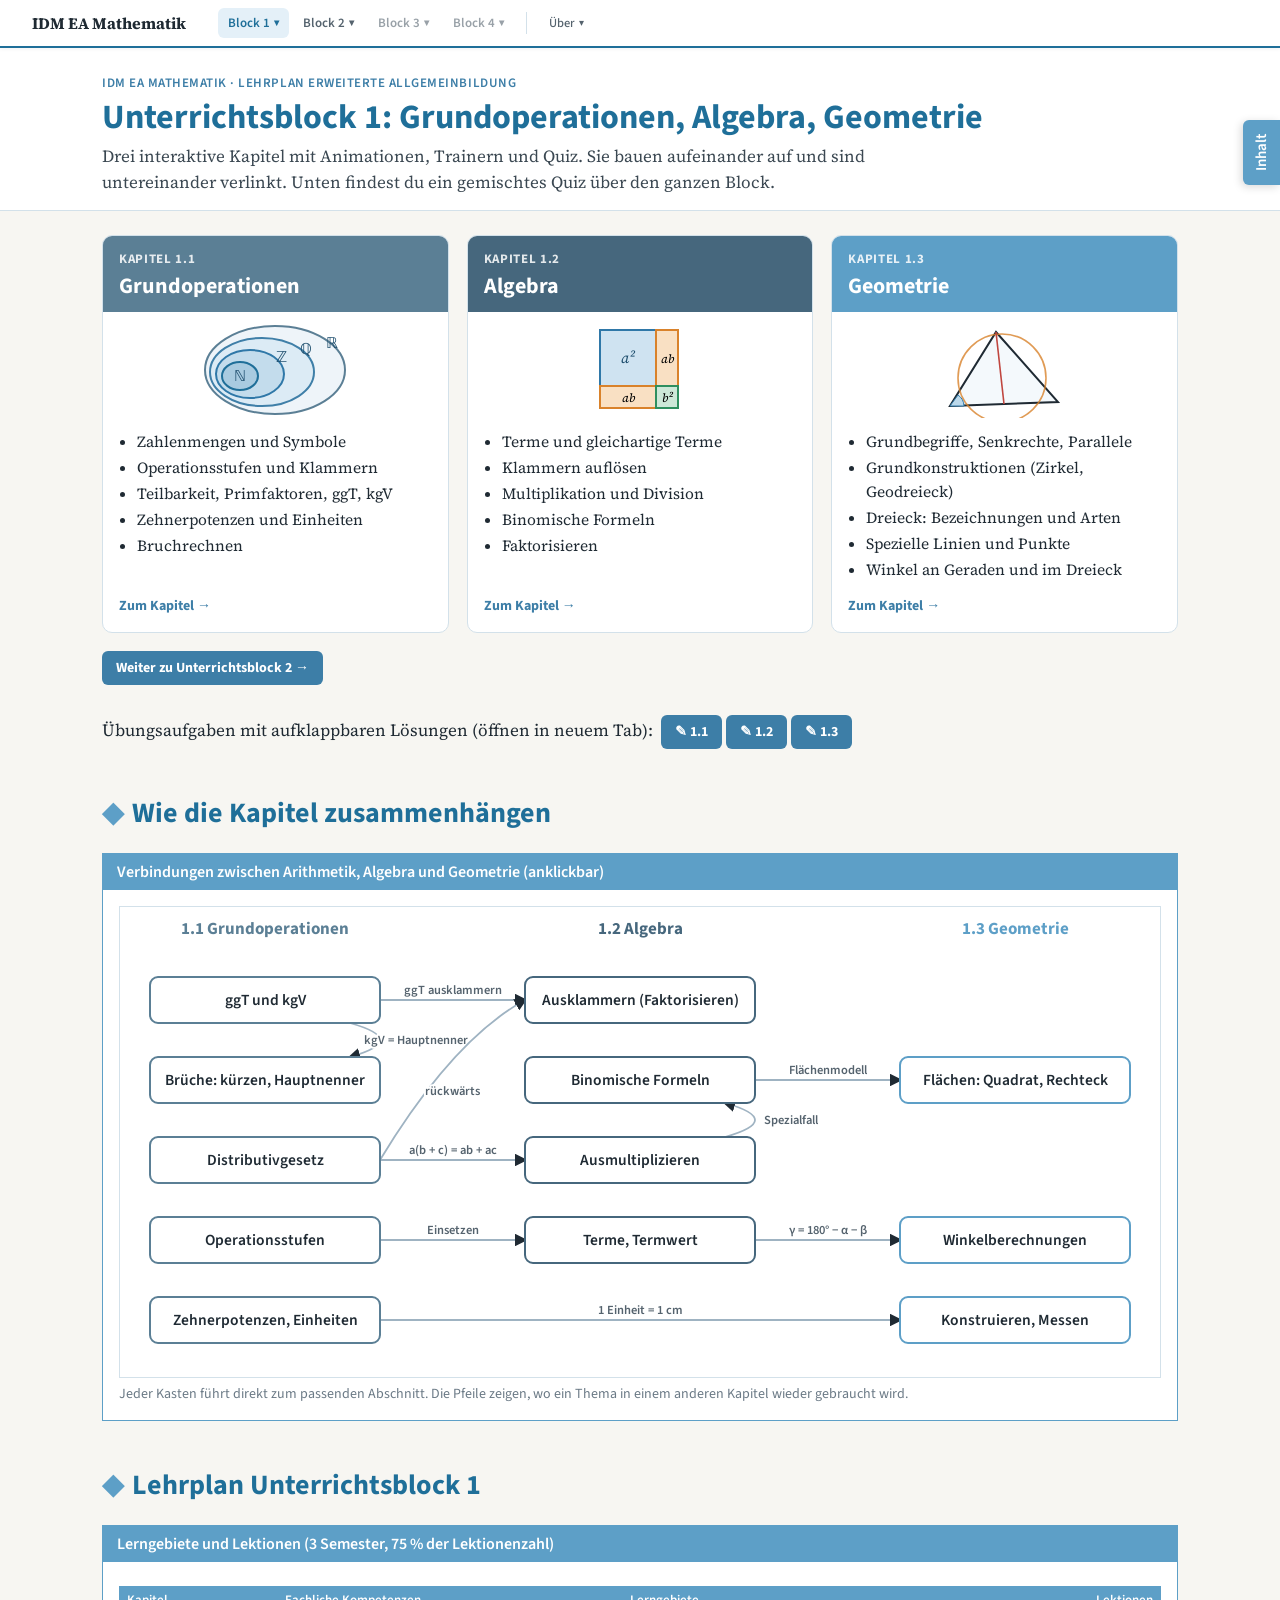
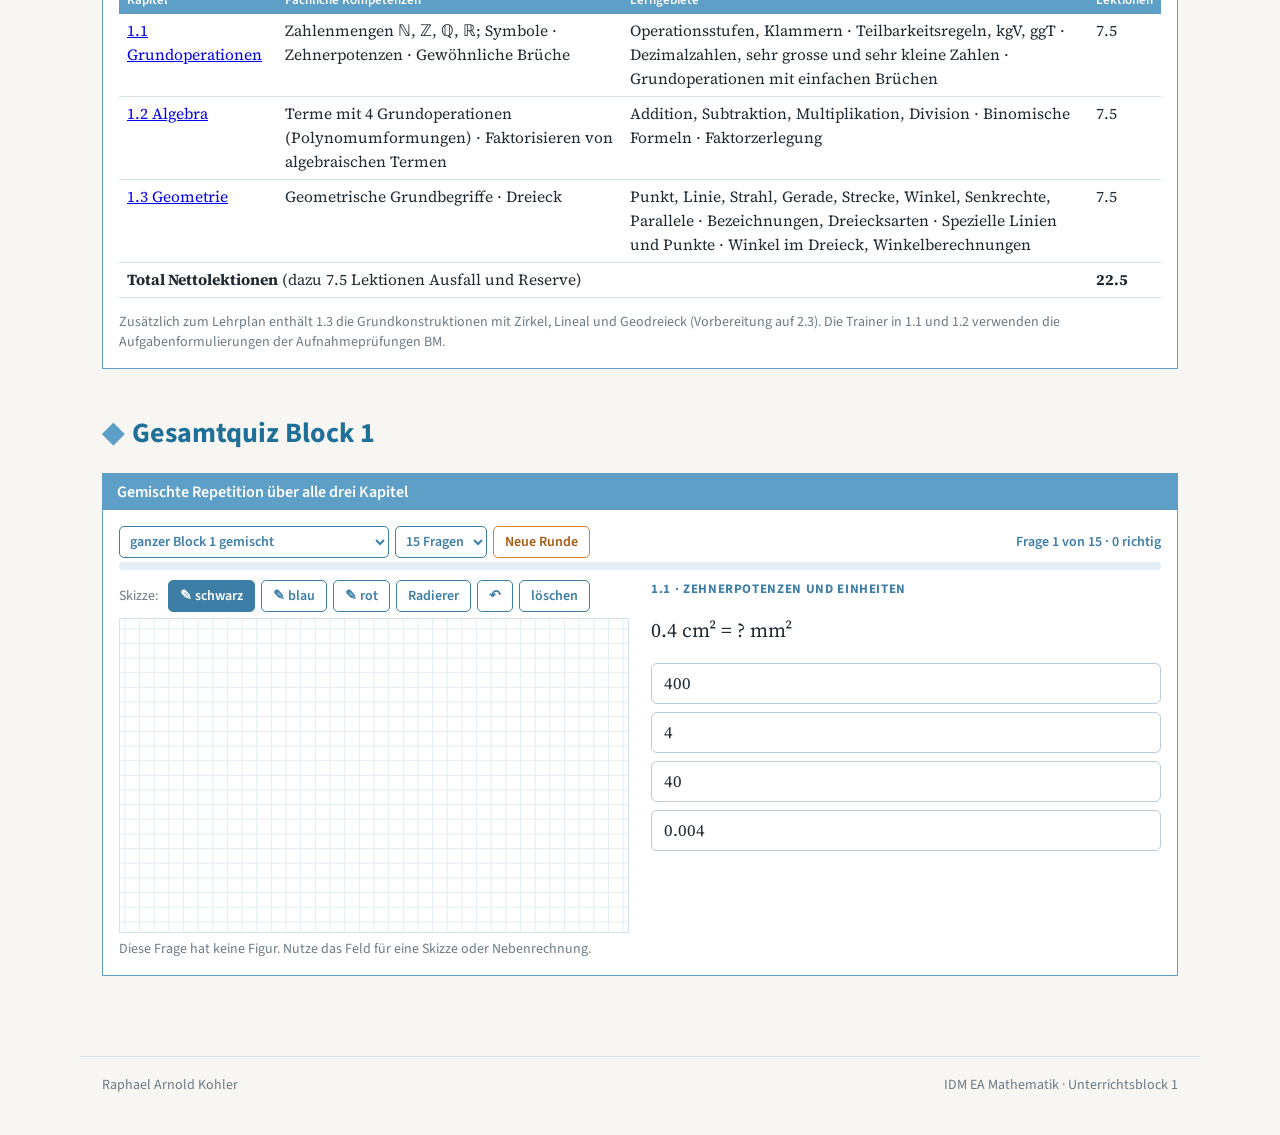
==== commit 4be401b8: "Kopfleiste wie sek1-mathe, Klassenbezeichnung entfernt - obere Leiste weiss mit Serif-Logo, Block-Me" ====
--- a/index.html
+++ b/index.html
@@ -31,7 +31,7 @@
 <div class="blocknav"><div class="in"><span class="bl">Block 1</span><a href="index.html" class="on">Übersicht</a><a href="1-1.html">1.1 Grundoperationen</a><a href="1-2.html">1.2 Algebra</a><a href="1-3.html">1.3 Geometrie</a><span class="bl">Block 2</span><a href="index2.html">Übersicht</a><a href="2-1.html">2.1</a><a href="2-2.html">2.2</a><a href="2-3.html">2.3</a></div></div>
 <header class="kopf">
   <div class="kopf-in">
-    <div class="crumb">IDM EA Mathematik · Klasse EA2025 · Lehrplan erweiterte Allgemeinbildung</div>
+    <div class="crumb">IDM EA Mathematik · Lehrplan erweiterte Allgemeinbildung</div>
     <h1>Unterrichtsblock 1: Grundoperationen, Algebra, Geometrie</h1>
     <p class="lead">Drei interaktive Kapitel mit Animationen, Trainern und Quiz. Sie bauen aufeinander auf und sind untereinander verlinkt. Unten findest du ein gemischtes Quiz über den ganzen Block.</p>
   </div>
@@ -109,7 +109,7 @@
 </div>
 </section>
 </main>
-<footer><span>Raphael Arnold Kohler</span><span>IDM EA Mathematik · Klasse EA2025 · Unterrichtsblock 1</span></footer>
+<footer><span>Raphael Arnold Kohler</span><span>IDM EA Mathematik · Unterrichtsblock 1</span></footer>
 
 <script src="common.js"></script>
 <script src="alg.js"></script>
--- a/common.css
+++ b/common.css
@@ -118,12 +118,6 @@
 select.sel{font:600 14px "Source Sans 3",sans-serif;padding:4px 6px;border:1px solid var(--kopf-d);border-radius:5px;color:var(--kopf-d);background:#fff}
 input[type=range]{accent-color:var(--kopf-d)}
 /* ---- Block 1: gemeinsame Ergänzungen ---- */
-.blocknav{background:#1f4f6e;color:#fff}
-.blocknav .in{max-width:1120px;margin:0 auto;padding:6px 22px;display:flex;gap:4px;flex-wrap:wrap;align-items:center;font:600 13.5px "Source Sans 3",sans-serif}
-.blocknav a{color:#d6e6f2;text-decoration:none;padding:4px 10px;border-radius:4px}
-.blocknav a:hover{background:rgba(255,255,255,.14);color:#fff}
-.blocknav a.on{background:#fff;color:#1f4f6e}
-.blocknav .bl{opacity:.8;margin-right:8px}
 .fr{display:inline-flex;flex-direction:column;align-items:center;vertical-align:middle;margin:0 2px;line-height:1.12;font-size:.92em}
 .fr>span:first-child{border-bottom:1.3px solid currentColor;padding:0 3px}
 .fr>span:last-child{padding:0 3px}
@@ -192,32 +186,52 @@
 g.mj-kipp{transform-box:fill-box;transform-origin:center;animation:kipp 1s ease .15s}
 @keyframes kipp{0%{transform:scaleY(1)}45%{transform:scaleY(0)}100%{transform:scaleY(1)}}
 .seg-b{font:600 13px "Source Sans 3",sans-serif}
-.blocknav .bl+a{margin-left:0}
-.blocknav .bl:not(:first-child){margin-left:14px;padding-left:14px;border-left:1px solid rgba(255,255,255,.3)}
-/* ======================= Navigation (nav.js) ======================= */
-.blocknav{position:sticky;top:0;z-index:50;background:#1f4f6e;box-shadow:0 1px 4px rgba(0,0,0,.18)}
-.blocknav .in{gap:2px;padding:4px 22px;max-width:none}
-.blocknav .bn-home{color:#fff;font-weight:700;margin-right:10px;padding:5px 8px}
+/* ======================= Kopfleiste (nav.js) — wie sek1-mathe: weiss, Serif-Logo, Menüknöpfe, Trennstrich, «Über» ======================= */
+.blocknav{position:sticky;top:0;z-index:50;background:#fff;border-bottom:2.5px solid var(--titel);box-shadow:0 1px 4px rgba(20,40,60,.06)}
+.blocknav .in{display:flex;align-items:center;gap:4px;flex-wrap:wrap;padding:8px 32px;min-height:36px}
+.blocknav .bn-home{font:700 16px "Source Serif 4",Georgia,serif;color:var(--ink);text-decoration:none;white-space:nowrap;margin-right:28px}
+.blocknav .bn-home:hover{color:var(--titel)}
 .bn-dd{position:relative}
-.bn-b{font:600 13.5px "Source Sans 3",sans-serif;color:#d6e6f2;background:none;border:0;border-radius:4px;padding:6px 10px;cursor:pointer;display:flex;align-items:center;gap:5px}
-.bn-b:hover,.bn-dd.open .bn-b{background:rgba(255,255,255,.14);color:#fff}
-.bn-dd.on .bn-b{background:#fff;color:#1f4f6e}
-.bn-dd.later .bn-b{opacity:.65}
-.bn-car{font-size:10px;opacity:.8}
-.bn-m{display:none;position:absolute;left:0;top:100%;margin-top:4px;min-width:270px;background:#fff;border-radius:8px;box-shadow:0 8px 28px rgba(20,40,60,.28);padding:6px;z-index:60}
+.bn-b{font:600 13px "Source Sans 3",sans-serif;color:#55636e;background:none;border:0;border-radius:6px;padding:6px 10px;cursor:pointer;display:flex;align-items:center;gap:4px}
+.bn-b:hover,.bn-dd.open .bn-b,.bn-dd.on .bn-b{background:#e4f0f8;color:var(--titel)}
+.bn-dd.later .bn-b{opacity:.6}
+.bn-car{font-size:10px}
+.bn-sep{width:1px;height:22px;background:var(--linie);margin:0 8px}
+.bn-ueber .bn-b{font-weight:500;font-size:12.5px}
+.bn-m{display:none;position:absolute;left:0;top:100%;margin-top:6px;min-width:270px;background:#fff;border:1px solid var(--linie);border-radius:8px;box-shadow:0 8px 28px rgba(20,40,60,.18);padding:6px;z-index:60}
 .bn-dd.open .bn-m{display:block}
-@media (hover:hover){.bn-dd:hover .bn-m{display:block}.bn-dd:hover .bn-b{background:rgba(255,255,255,.14);color:#fff}.bn-dd.on:hover .bn-b{background:#fff;color:#1f4f6e}
+@media (hover:hover){.bn-dd:hover .bn-m{display:block}.bn-dd:hover .bn-b{background:#e4f0f8;color:var(--titel)}
   .bn-dd:hover::after{content:"";position:absolute;left:0;right:0;top:100%;height:8px}}
-.bn-head{font:700 13px "Source Sans 3",sans-serif;color:#1f4f6e;padding:6px 10px 6px;border-bottom:1px solid #e3eaf0;margin-bottom:4px}
+.bn-head{font:700 13px "Source Sans 3",sans-serif;color:var(--titel);padding:6px 10px;border-bottom:1px solid var(--linie);margin-bottom:4px}
 .bn-head small{display:block;font-weight:400;color:#6b7a86;font-size:12.5px}
-.bn-m a,.bn-m .dis{display:block;padding:6px 10px;border-radius:5px;color:#1f2a33;text-decoration:none;font:600 14px "Source Sans 3",sans-serif;white-space:nowrap}
-.bn-m a:hover{background:#eef5fa;color:#1f4f6e}
-.bn-m a.cur{background:#1f4f6e;color:#fff}
+.bn-m a,.bn-m .dis{display:block;padding:6px 10px;border-radius:5px;color:var(--ink);text-decoration:none;font:600 14px "Source Sans 3",sans-serif;white-space:nowrap}
+.bn-m a:hover{background:var(--papier)}
+.bn-m a.cur{background:#e4f0f8;color:var(--titel)}
 .bn-m a.sub{font-weight:400;font-size:13px;padding:3px 10px 5px 26px;color:#55636e}
-.bn-m a.sub.cur{color:#fff}
 .bn-m .dis{color:#9aa7b1;font-weight:400}.bn-m .dis small{margin-left:8px;font-size:11.5px;font-style:italic}
-.bn-where{margin-left:auto;color:#a9c6db;font:400 13px "Source Sans 3",sans-serif;padding-right:4px}
-@media (max-width:760px){.bn-where,.blocknav .bn-home{display:none}.bn-m{position:fixed;left:8px;right:8px;top:42px;min-width:0}}
+/* «Über»: Reiter links, Inhalt rechts */
+.bn-m-ueber{left:auto;right:0;width:540px;padding:0;overflow:hidden}
+.bn-dd.open .bn-m-ueber{display:flex}
+@media (hover:hover){.bn-ueber:hover .bn-m-ueber{display:flex}}
+.ueber-tabs{flex:0 0 130px;display:flex;flex-direction:column;background:var(--papier);border-right:1px solid var(--linie);padding:8px 6px}
+.ueber-tab{background:none;border:0;cursor:pointer;font:600 12.5px "Source Sans 3",sans-serif;color:#55636e;text-align:left;padding:8px 11px;border-radius:6px;margin-bottom:2px}
+.ueber-tab:hover{background:#fff;color:var(--ink)}
+.ueber-tab.aktiv{background:#fff;color:var(--titel);box-shadow:inset 3px 0 0 var(--titel)}
+.ueber-panels{flex:1;padding:16px 18px 14px;font:13.5px/1.55 "Source Sans 3",sans-serif;color:var(--ink);max-height:70vh;overflow-y:auto}
+.ueber-panel{display:none}.ueber-panel.aktiv{display:block}
+.ueber-panel .meta-titel{font:700 15px "Source Serif 4",Georgia,serif;margin-bottom:8px;padding-bottom:6px;border-bottom:1px solid var(--linie)}
+.ueber-panel p{margin:0 0 8px}.ueber-panel p:last-child{margin-bottom:0}
+.ueber-panel a.meta-link{display:inline;padding:0;border-radius:0;white-space:normal;font:600 13.5px/1.55 "Source Sans 3",sans-serif;color:var(--titel);text-decoration:none;background:none}.ueber-panel a.meta-link:hover{text-decoration:underline;background:none}
+.meta-portrait{float:left;width:96px;height:96px;margin:2px 14px 6px 0;border-radius:50%;object-fit:cover;border:1.5px solid var(--kopf)}
+@media (max-width:760px){
+  .blocknav .in{padding:6px 10px;gap:2px}
+  .blocknav .bn-home{flex:1 0 100%;margin:0 0 2px 6px;font-size:15px}
+  .bn-b{padding:5px 7px}.bn-sep{margin:0 3px}
+  .bn-m,.bn-m-ueber{position:fixed;left:8px;right:8px;top:78px;width:auto;min-width:0}
+  .bn-m-ueber{flex-direction:column}
+  .ueber-tabs{flex:0 0 auto;flex-direction:row;border-right:0;border-bottom:1px solid var(--linie)}
+  .ueber-tab{flex:1 1 auto;text-align:center}.ueber-tab.aktiv{box-shadow:inset 0 -2px 0 var(--titel)}
+  .meta-portrait{width:72px;height:72px}}
 /* Kapitelmenü rechts */
 body.has-sn nav.top{display:none}
 body.has-sn .register{display:none}
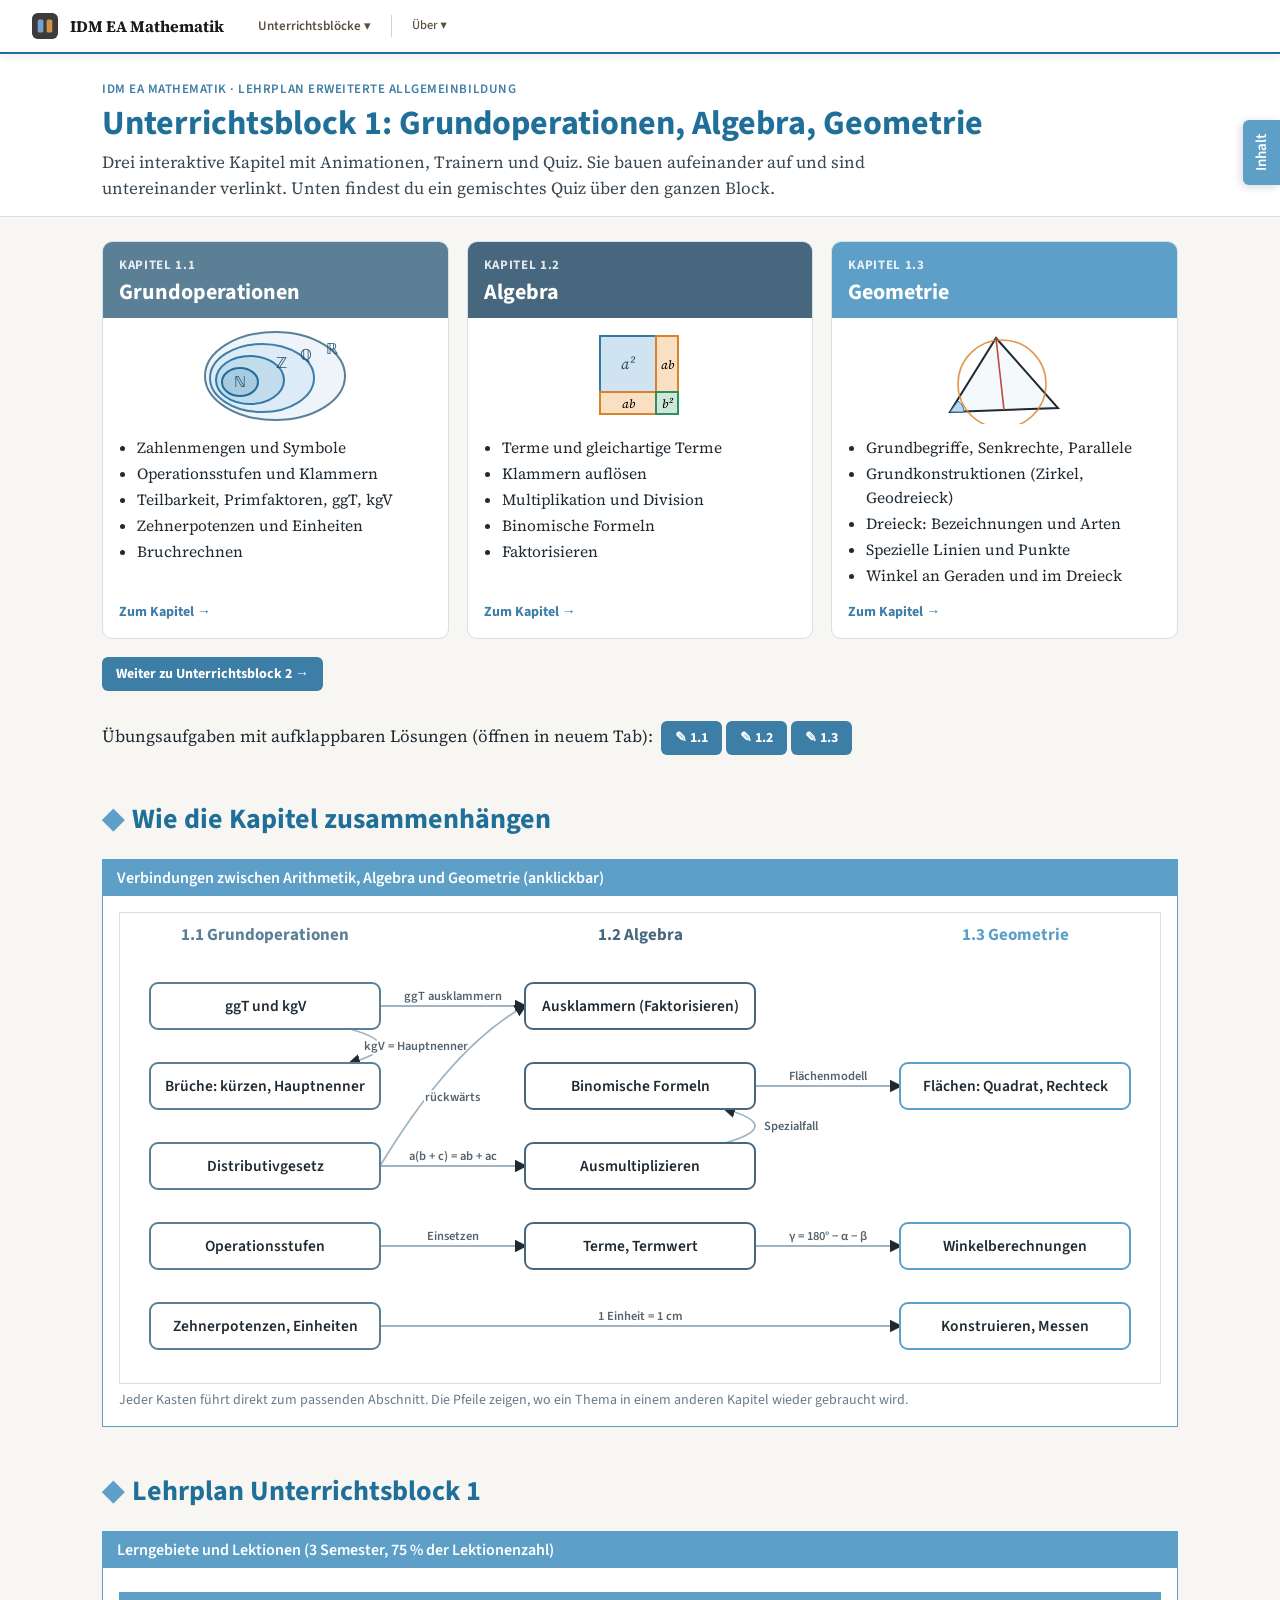
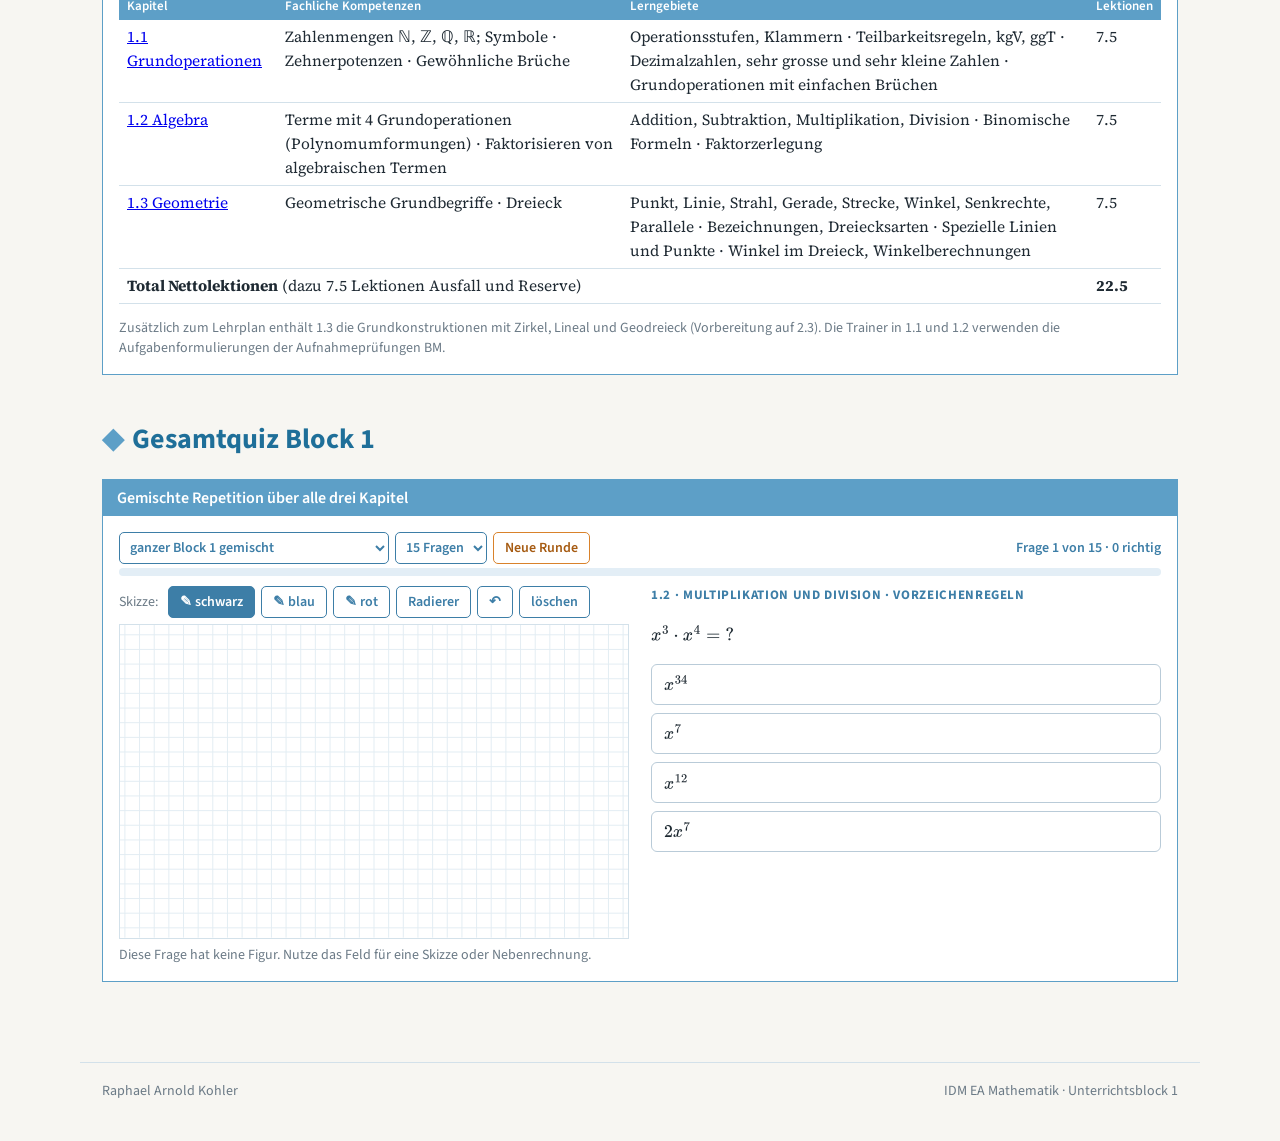
==== commit 297784c3: "Blockübersichten ab 1600 px kompakt: alles auf einem 1920×1200-Schirm Co-Authored-By: Claude Opus 5." ====
--- a/index.html
+++ b/index.html
@@ -27,7 +27,7 @@
 .map a:hover rect{stroke-width:3}
 </style>
 </head>
-<body>
+<body class="idx">
 <div class="blocknav"><div class="in"><span class="bl">Block 1</span><a href="index.html" class="on">Übersicht</a><a href="1-1.html">1.1 Grundoperationen</a><a href="1-2.html">1.2 Algebra</a><a href="1-3.html">1.3 Geometrie</a><span class="bl">Block 2</span><a href="index2.html">Übersicht</a><a href="2-1.html">2.1</a><a href="2-2.html">2.2</a><a href="2-3.html">2.3</a></div></div>
 <header class="kopf">
   <div class="kopf-in">
--- a/common.css
+++ b/common.css
@@ -186,52 +186,69 @@
 g.mj-kipp{transform-box:fill-box;transform-origin:center;animation:kipp 1s ease .15s}
 @keyframes kipp{0%{transform:scaleY(1)}45%{transform:scaleY(0)}100%{transform:scaleY(1)}}
 .seg-b{font:600 13px "Source Sans 3",sans-serif}
-/* ======================= Kopfleiste (nav.js) — wie sek1-mathe: weiss, Serif-Logo, Menüknöpfe, Trennstrich, «Über» ======================= */
-.blocknav{position:sticky;top:0;z-index:50;background:#fff;border-bottom:2.5px solid var(--titel);box-shadow:0 1px 4px rgba(20,40,60,.06)}
-.blocknav .in{display:flex;align-items:center;gap:4px;flex-wrap:wrap;padding:8px 32px;min-height:36px}
-.blocknav .bn-home{font:700 16px "Source Serif 4",Georgia,serif;color:var(--ink);text-decoration:none;white-space:nowrap;margin-right:28px}
-.blocknav .bn-home:hover{color:var(--titel)}
-.bn-dd{position:relative}
-.bn-b{font:600 13px "Source Sans 3",sans-serif;color:#55636e;background:none;border:0;border-radius:6px;padding:6px 10px;cursor:pointer;display:flex;align-items:center;gap:4px}
-.bn-b:hover,.bn-dd.open .bn-b,.bn-dd.on .bn-b{background:#e4f0f8;color:var(--titel)}
-.bn-dd.later .bn-b{opacity:.6}
-.bn-car{font-size:10px}
-.bn-sep{width:1px;height:22px;background:var(--linie);margin:0 8px}
-.bn-ueber .bn-b{font-weight:500;font-size:12.5px}
-.bn-m{display:none;position:absolute;left:0;top:100%;margin-top:6px;min-width:270px;background:#fff;border:1px solid var(--linie);border-radius:8px;box-shadow:0 8px 28px rgba(20,40,60,.18);padding:6px;z-index:60}
-.bn-dd.open .bn-m{display:block}
-@media (hover:hover){.bn-dd:hover .bn-m{display:block}.bn-dd:hover .bn-b{background:#e4f0f8;color:var(--titel)}
-  .bn-dd:hover::after{content:"";position:absolute;left:0;right:0;top:100%;height:8px}}
-.bn-head{font:700 13px "Source Sans 3",sans-serif;color:var(--titel);padding:6px 10px;border-bottom:1px solid var(--linie);margin-bottom:4px}
-.bn-head small{display:block;font-weight:400;color:#6b7a86;font-size:12.5px}
-.bn-m a,.bn-m .dis{display:block;padding:6px 10px;border-radius:5px;color:var(--ink);text-decoration:none;font:600 14px "Source Sans 3",sans-serif;white-space:nowrap}
-.bn-m a:hover{background:var(--papier)}
-.bn-m a.cur{background:#e4f0f8;color:var(--titel)}
-.bn-m a.sub{font-weight:400;font-size:13px;padding:3px 10px 5px 26px;color:#55636e}
-.bn-m .dis{color:#9aa7b1;font-weight:400}.bn-m .dis small{margin-left:8px;font-size:11.5px;font-style:italic}
+/* ======================= Kopfleiste (nav.js) — Masse, Schrift und Farben wie sek1-mathe (style.css .site-hdr) ======================= */
+.blocknav{position:sticky;top:0;z-index:200;--hk-tinte:#1c1a17;--hk-tinte2:#5a5040;--hk-linie:#d8d0c4;--hk-papier:#f8f6f1;--hk-akz:var(--titel);--hk-akz-hell:#e1eef6}
+.site-hdr{background:#fff;border-bottom:2.5px solid var(--hk-akz);padding:0 32px;height:54px;display:flex;align-items:center;gap:24px;box-shadow:0 2px 10px rgba(28,26,23,.08);font-family:"Source Sans 3",system-ui,sans-serif;line-height:1.7}
+.hk-zurueck{display:flex;flex-shrink:0;margin-right:-12px;border-radius:6px;opacity:.85;transition:opacity .15s}.hk-zurueck:hover{opacity:1}.hk-zurueck img{display:block;width:26px;height:26px}
+.site-hdr .logo{font:700 16px "Source Serif 4",Georgia,serif;color:var(--hk-tinte);text-decoration:none;white-space:nowrap}
+.site-nav{display:flex;align-items:center;gap:4px;flex:1}
+.site-nav>a{font-size:13.1px;font-weight:600;color:var(--hk-tinte2);padding:5px 10px;border-radius:6px;text-decoration:none;white-space:nowrap}
+.site-nav>a:hover{background:var(--hk-akz-hell);color:var(--hk-akz)}
+.blocknav .dropdown{position:relative}
+.nav-btn{font:600 13.1px "Source Sans 3",system-ui,sans-serif;color:var(--hk-tinte2);background:none;border:0;cursor:pointer;padding:5px 10px;border-radius:6px;white-space:nowrap;line-height:1.7}
+.nav-btn:hover,.nav-btn.aktiv{background:var(--hk-akz-hell);color:var(--hk-akz)}
+.nav-btn.nav-meta{font-weight:500;font-size:12.5px}
+.nav-btn.nav-meta:hover{background:var(--hk-papier);color:var(--hk-tinte)}
+.nav-sep{width:1px;height:22px;background:var(--hk-linie);margin:0 6px;flex-shrink:0}
+.dd-menu{display:none;position:absolute;top:calc(100% + 6px);left:0;background:#fff;border:1px solid var(--hk-linie);border-radius:10px;box-shadow:0 4px 22px rgba(28,26,23,.13);min-width:300px;padding:6px;z-index:300}
+.dd-menu.open{display:block}
+.dd-menu-gross{min-width:380px;max-width:460px;max-height:70vh;overflow-y:auto}
+.dd-gruppe{padding:6px 0;border-top:1px solid var(--hk-linie)}
+.dd-gruppe:first-child{border-top:0}
+.dd-gruppe-titel{font:700 10.5px "Source Sans 3",sans-serif;letter-spacing:1.5px;text-transform:uppercase;color:var(--hk-tinte2);padding:4px 12px 6px}
+.dd-gruppe-titel small{display:block;letter-spacing:0;text-transform:none;font-weight:400;font-size:12px}
+.dd-menu a,.dd-menu .dd-dis{display:flex;align-items:baseline;gap:8px;padding:6px 12px;border-radius:6px;text-decoration:none}
+.dd-menu a:hover{background:var(--hk-papier)}
+.dd-menu a.dd-aktiv{background:var(--hk-akz-hell)}
+.dd-nr{font:600 11px "Source Sans 3",sans-serif;font-variant-numeric:tabular-nums;color:var(--hk-akz);min-width:26px}
+.dd-tit{font-size:13.1px;color:var(--hk-tinte);font-weight:600;flex:1;line-height:1.4}
+.dd-menu a.dd-sub{padding:2px 12px 6px}.dd-sub .dd-tit{font-weight:400;font-size:12.5px;color:var(--hk-tinte2)}
+.dd-dis .dd-tit{color:#a39a8c;font-weight:400}.dd-dis small{font-style:italic;font-size:11.5px;color:#a39a8c}
 /* «Über»: Reiter links, Inhalt rechts */
-.bn-m-ueber{left:auto;right:0;width:540px;padding:0;overflow:hidden}
-.bn-dd.open .bn-m-ueber{display:flex}
-@media (hover:hover){.bn-ueber:hover .bn-m-ueber{display:flex}}
-.ueber-tabs{flex:0 0 130px;display:flex;flex-direction:column;background:var(--papier);border-right:1px solid var(--linie);padding:8px 6px}
-.ueber-tab{background:none;border:0;cursor:pointer;font:600 12.5px "Source Sans 3",sans-serif;color:#55636e;text-align:left;padding:8px 11px;border-radius:6px;margin-bottom:2px}
-.ueber-tab:hover{background:#fff;color:var(--ink)}
-.ueber-tab.aktiv{background:#fff;color:var(--titel);box-shadow:inset 3px 0 0 var(--titel)}
-.ueber-panels{flex:1;padding:16px 18px 14px;font:13.5px/1.55 "Source Sans 3",sans-serif;color:var(--ink);max-height:70vh;overflow-y:auto}
+.dd-menu-ueber{display:none;min-width:560px;max-width:640px;padding:0;left:0;right:auto;overflow:hidden}
+.dd-menu-ueber.open{display:flex}
+.ueber-tabs{flex:0 0 160px;display:flex;flex-direction:column;background:var(--hk-papier);border-right:1px solid var(--hk-linie);padding:8px 6px}
+.ueber-tab{background:none;border:0;cursor:pointer;font:600 12.5px "Source Sans 3",sans-serif;color:var(--hk-tinte2);text-align:left;padding:8px 11px;border-radius:6px;margin-bottom:2px}
+.ueber-tab:hover{background:#fff;color:var(--hk-tinte)}
+.ueber-tab.aktiv{background:#fff;color:var(--hk-akz);box-shadow:inset 3px 0 0 var(--hk-akz)}
+.ueber-panels{flex:1;padding:16px 18px 14px;font-size:13.1px;color:var(--hk-tinte);line-height:1.55;max-height:70vh;overflow-y:auto}
 .ueber-panel{display:none}.ueber-panel.aktiv{display:block}
-.ueber-panel .meta-titel{font:700 15px "Source Serif 4",Georgia,serif;margin-bottom:8px;padding-bottom:6px;border-bottom:1px solid var(--linie)}
-.ueber-panel p{margin:0 0 8px}.ueber-panel p:last-child{margin-bottom:0}
-.ueber-panel a.meta-link{display:inline;padding:0;border-radius:0;white-space:normal;font:600 13.5px/1.55 "Source Sans 3",sans-serif;color:var(--titel);text-decoration:none;background:none}.ueber-panel a.meta-link:hover{text-decoration:underline;background:none}
-.meta-portrait{float:left;width:96px;height:96px;margin:2px 14px 6px 0;border-radius:50%;object-fit:cover;border:1.5px solid var(--kopf)}
-@media (max-width:760px){
-  .blocknav .in{padding:6px 10px;gap:2px}
-  .blocknav .bn-home{flex:1 0 100%;margin:0 0 2px 6px;font-size:15px}
-  .bn-b{padding:5px 7px}.bn-sep{margin:0 3px}
-  .bn-m,.bn-m-ueber{position:fixed;left:8px;right:8px;top:78px;width:auto;min-width:0}
-  .bn-m-ueber{flex-direction:column}
-  .ueber-tabs{flex:0 0 auto;flex-direction:row;border-right:0;border-bottom:1px solid var(--linie)}
-  .ueber-tab{flex:1 1 auto;text-align:center}.ueber-tab.aktiv{box-shadow:inset 0 -2px 0 var(--titel)}
-  .meta-portrait{width:72px;height:72px}}
+.meta-titel{font:700 15.2px "Source Serif 4",Georgia,serif;color:var(--hk-tinte);margin-bottom:8px;padding-bottom:6px;border-bottom:1px solid var(--hk-linie)}
+.ueber-panel p,.mn-meta-body p{margin:0 0 8px}
+.ueber-panel em{color:var(--hk-tinte2)}
+.blocknav a.meta-link{display:inline;padding:0;color:var(--hk-akz);font-weight:600;text-decoration:none;background:none}
+.blocknav a.meta-link:hover{text-decoration:underline}
+.meta-portrait{float:left;width:112px;height:112px;margin:2px 14px 6px 0;border-radius:50%;object-fit:cover;border:1.5px solid var(--kopf);box-shadow:0 2px 10px rgba(28,26,23,.08)}
+/* Burger und Mobilmenü */
+.burger{display:none;background:none;border:0;cursor:pointer;font-size:20.8px;color:var(--hk-tinte);margin-left:auto;padding:4px 8px}
+.mobile-nav{display:none;flex-direction:column;background:#fff;border-bottom:1px solid var(--hk-linie);padding:12px 16px;gap:2px;max-height:calc(100vh - 54px);overflow-y:auto;font-family:"Source Sans 3",system-ui,sans-serif}
+.mobile-nav.open{display:flex}
+.mobile-nav a{font-size:13.6px;color:var(--hk-tinte2);text-decoration:none;padding:7px 10px;border-radius:6px}
+.mobile-nav a:hover,.mobile-nav a.mn-aktiv{background:var(--hk-akz-hell);color:var(--hk-akz)}
+.mobile-nav a.mn-sub{padding:2px 10px 6px 26px;font-size:12.8px}
+.mobile-nav .mn-dis{font-size:13.6px;color:#a39a8c;padding:7px 10px}
+.mobile-nav .mn-direkt{font-size:14.4px;font-weight:700;color:var(--hk-tinte);padding:10px}
+.mobile-nav details{margin:0 4px;border-top:1px solid var(--hk-linie)}
+.mobile-nav summary{list-style:none;cursor:pointer;font-size:14.4px;font-weight:700;color:var(--hk-tinte);padding:10px;border-radius:6px;display:flex;justify-content:space-between;align-items:center}
+.mobile-nav summary::-webkit-details-marker{display:none}
+.mobile-nav summary::after{content:'▾';font-size:11px;color:var(--hk-tinte2);transition:transform .2s}
+.mobile-nav details[open]>summary::after{transform:rotate(180deg)}
+.mobile-nav details details>summary{font-size:12.5px;color:var(--hk-akz);padding:8px 10px}
+.mn-body{display:flex;flex-direction:column;gap:2px;padding:0 0 8px 6px}
+.mn-meta-body{font-size:13.1px;line-height:1.55;color:var(--hk-tinte);padding:4px 10px 10px}
+.mn-meta-body .meta-portrait{width:88px;height:88px}
+@media (max-width:1024px){.site-nav{display:none}.burger{display:block}}
+@media (max-width:640px){.site-hdr{padding:0 16px}}
 /* Kapitelmenü rechts */
 body.has-sn nav.top{display:none}
 body.has-sn .register{display:none}
@@ -258,3 +275,42 @@
 @media print{.sn,.blocknav{display:none!important}}
 :target{scroll-margin-top:56px}
 section[id]{scroll-margin-top:56px}
+
+/* ---------- Blockübersicht (index*.html) auf grossen Schirmen: alles auf einen Blick (1920×1200) ---------- */
+@media (min-width:1600px){
+  body.idx .kopf-in{max-width:1760px;padding:8px 40px 6px}
+  body.idx h1{font-size:26px;margin:0}
+  body.idx .lead{max-width:none;font-size:16px}
+  body.idx nav.top,body.idx .sn{display:none}
+  body.idx main{max-width:1760px;padding:4px 40px 20px;display:grid;grid-template-columns:minmax(0,1fr) minmax(0,1fr);column-gap:32px;
+    grid-template-areas:"kap lp" "map lp" "map quiz";align-items:start}
+  body.idx #kapitel{grid-area:kap}body.idx #lehrplan{grid-area:lp}body.idx #zusammenhang{grid-area:map}body.idx #quiz{grid-area:quiz}
+  body.idx h2{font-size:18px;margin:4px 0 0}
+  body.idx .kasten{margin:6px 0}
+  body.idx .kasten>h3{padding:5px 12px;font-size:14.5px}
+  body.idx .inhalt{padding:10px 12px}
+  body.idx .cards{gap:12px;margin:8px 0 6px}
+  body.idx .card .top{padding:8px 12px 6px}
+  body.idx .card .top h3{font-size:19px}
+  body.idx .card svg.ic{width:88px;height:56px;margin-top:6px}
+  body.idx .card ul{margin:6px 12px 4px;font-size:14.5px}
+  body.idx .card .go{margin:4px 12px 10px}
+  body.idx .auflink{display:inline-block;margin:0 14px 0 0;font-size:15px}
+  body.idx table.t{font-size:13.5px;margin:0}
+  body.idx table.t td{padding:4px 8px}
+  body.idx .hint{font-size:13px;line-height:1.35}
+  body.idx .card ul{line-height:1.35}
+  body.idx table.t td{line-height:1.35}
+  body.idx table.t th{padding:3px 8px}
+  body.idx .qbox{max-width:300px}
+  body.idx .uebung{grid-template-columns:300px minmax(0,1fr);gap:18px}
+  body.idx #qsk .btn{padding:3px 8px;font-size:13px}
+  body.idx #qq p,body.idx .opt{font-size:15.5px;line-height:1.4}
+  body.idx #qfb .expl{font-size:14.5px;line-height:1.4;padding:6px 10px;margin-top:4px}
+  body.idx .bar{margin:2px 0 8px}
+  body.idx .opts{grid-template-columns:minmax(0,1fr) minmax(0,1fr);margin:8px 0}
+  body.idx .opt{padding:6px 12px}
+  body.idx footer{max-width:1760px;padding:4px 40px 6px}
+  body.idx main{padding-bottom:8px}
+  body.idx .map{max-width:700px;margin:0 auto}
+}
